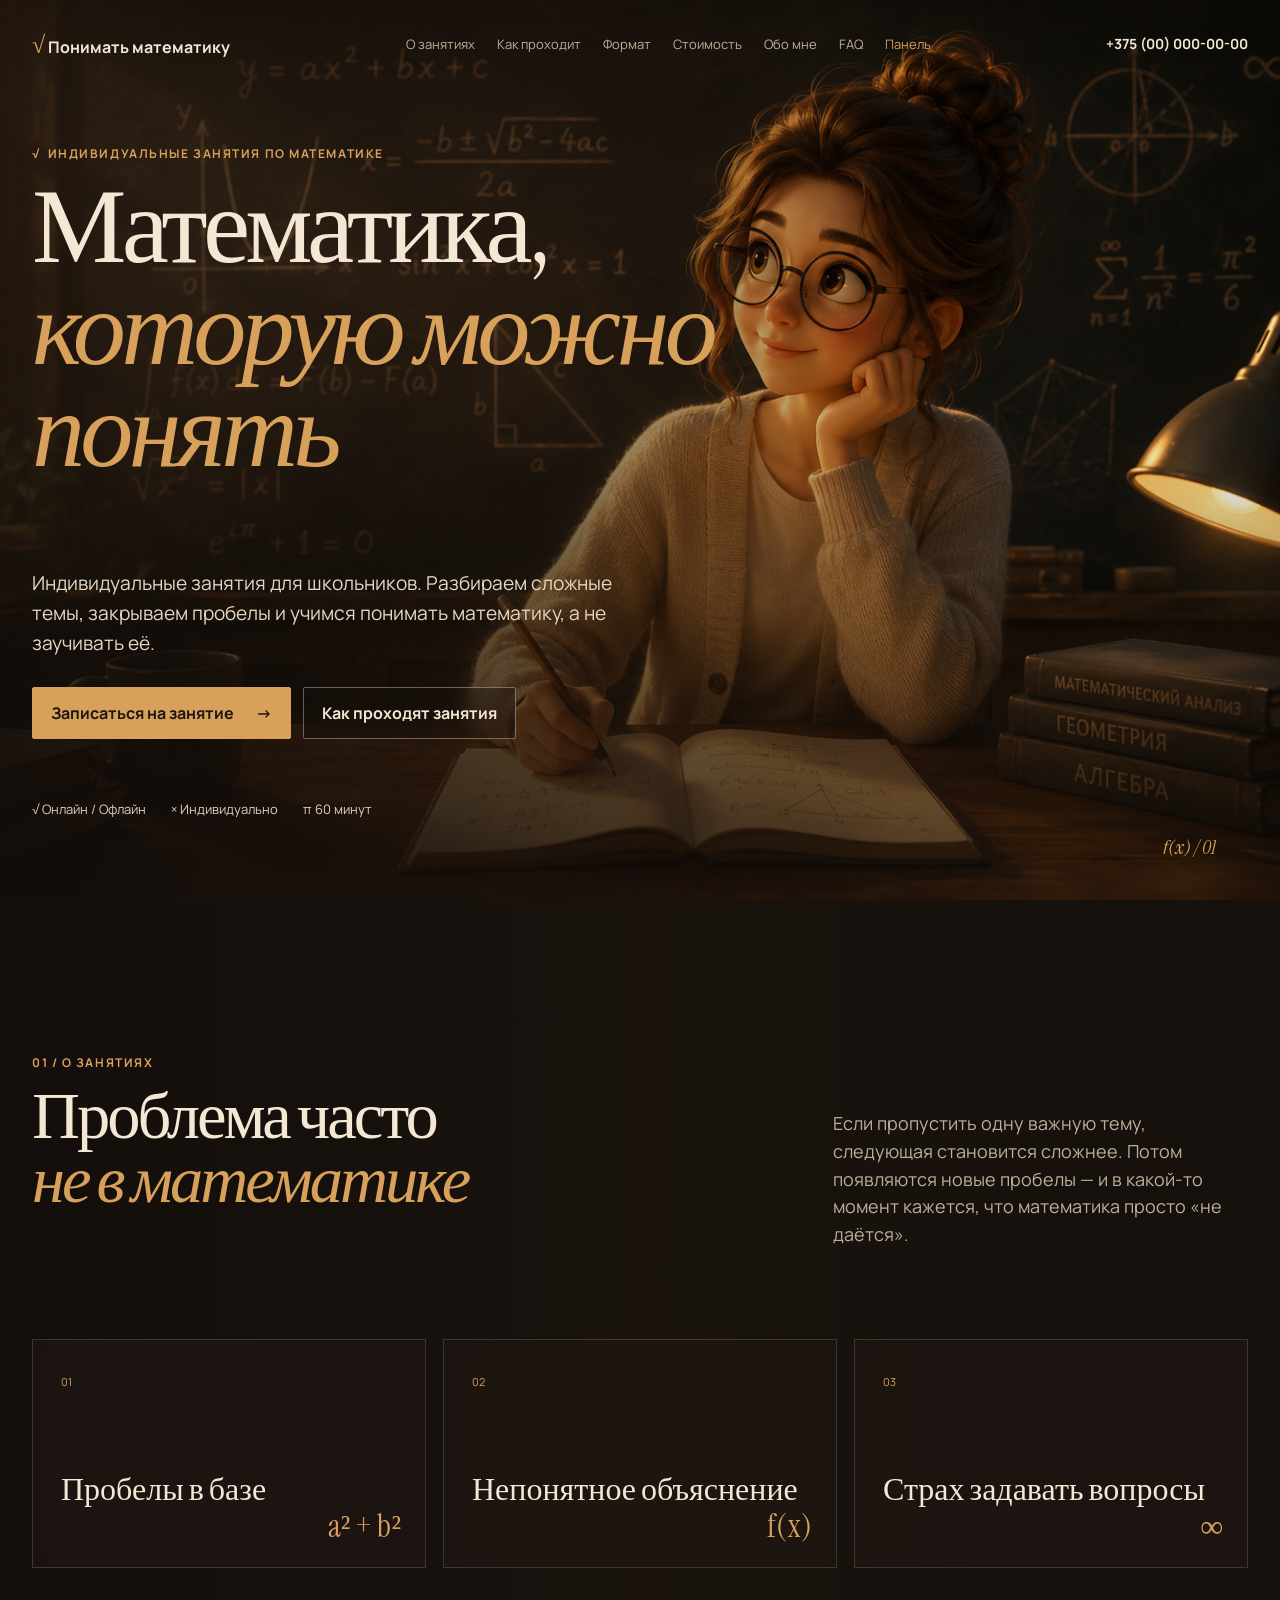
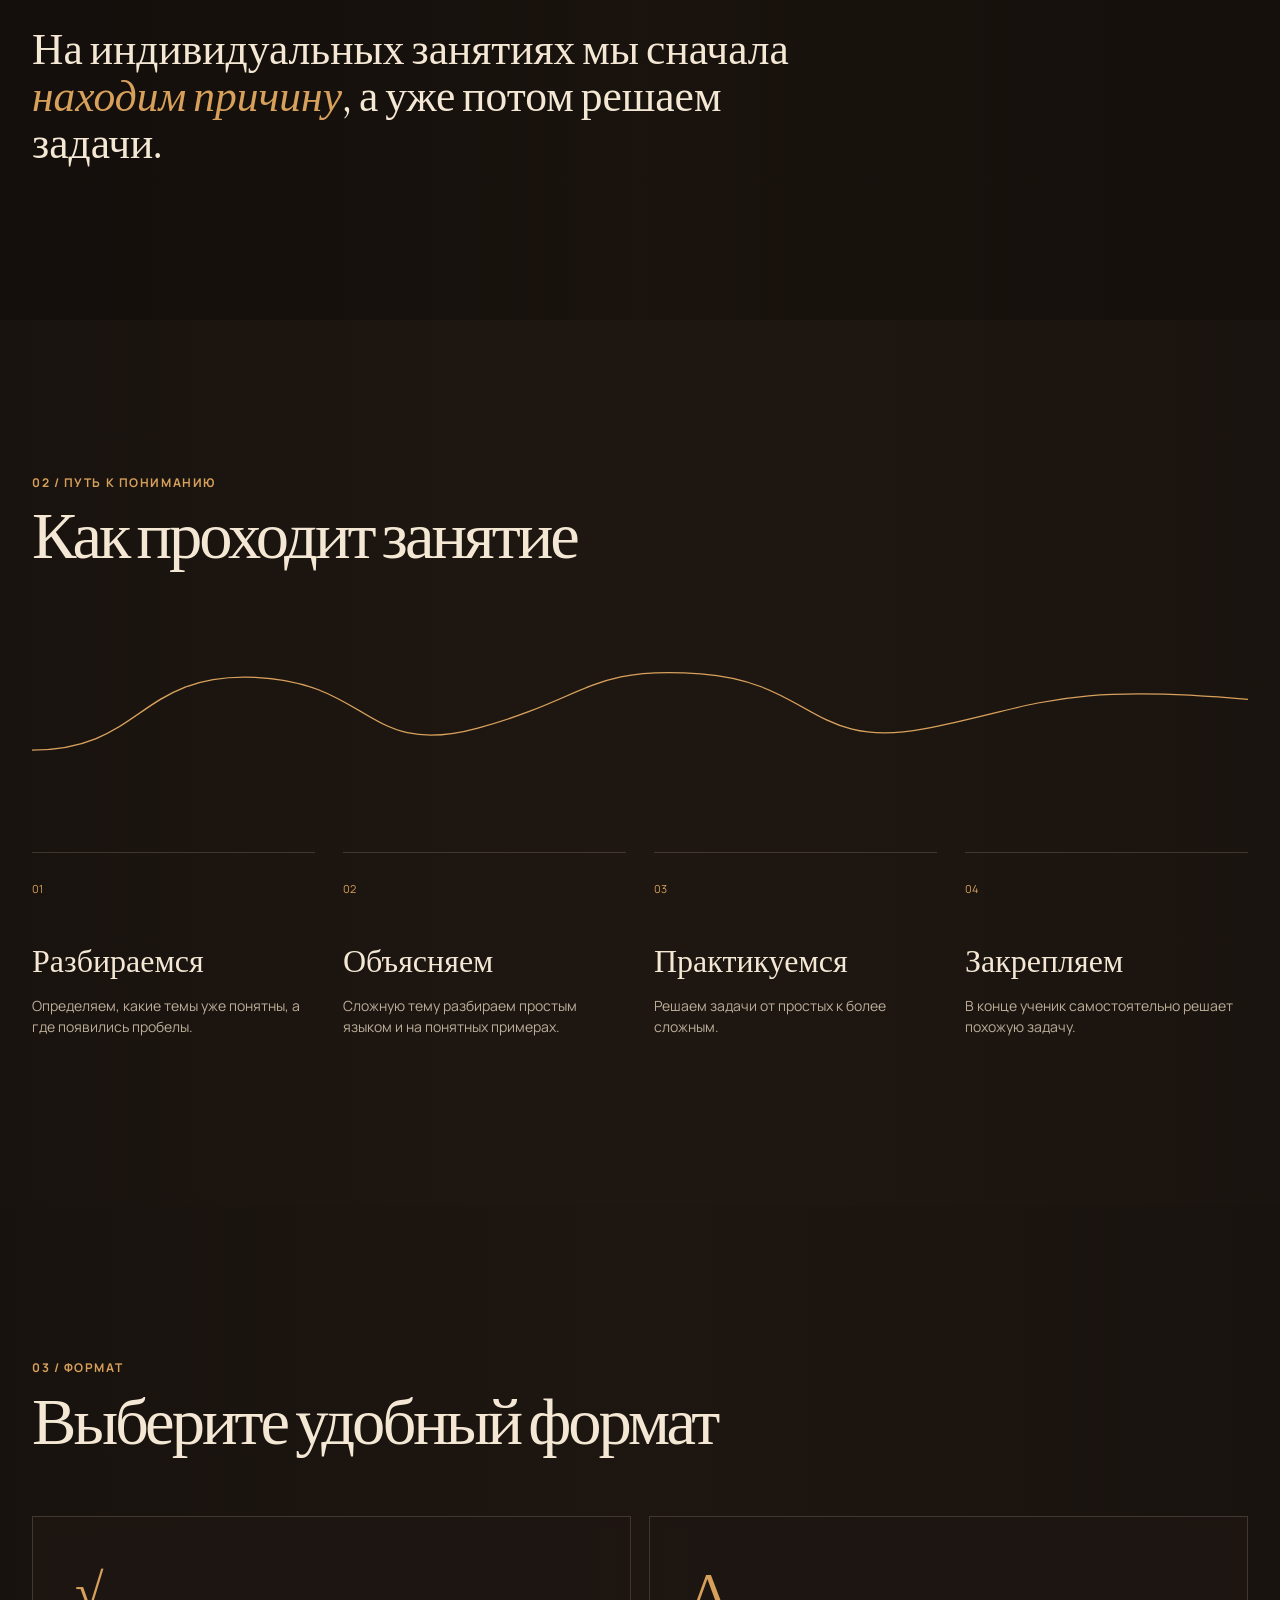
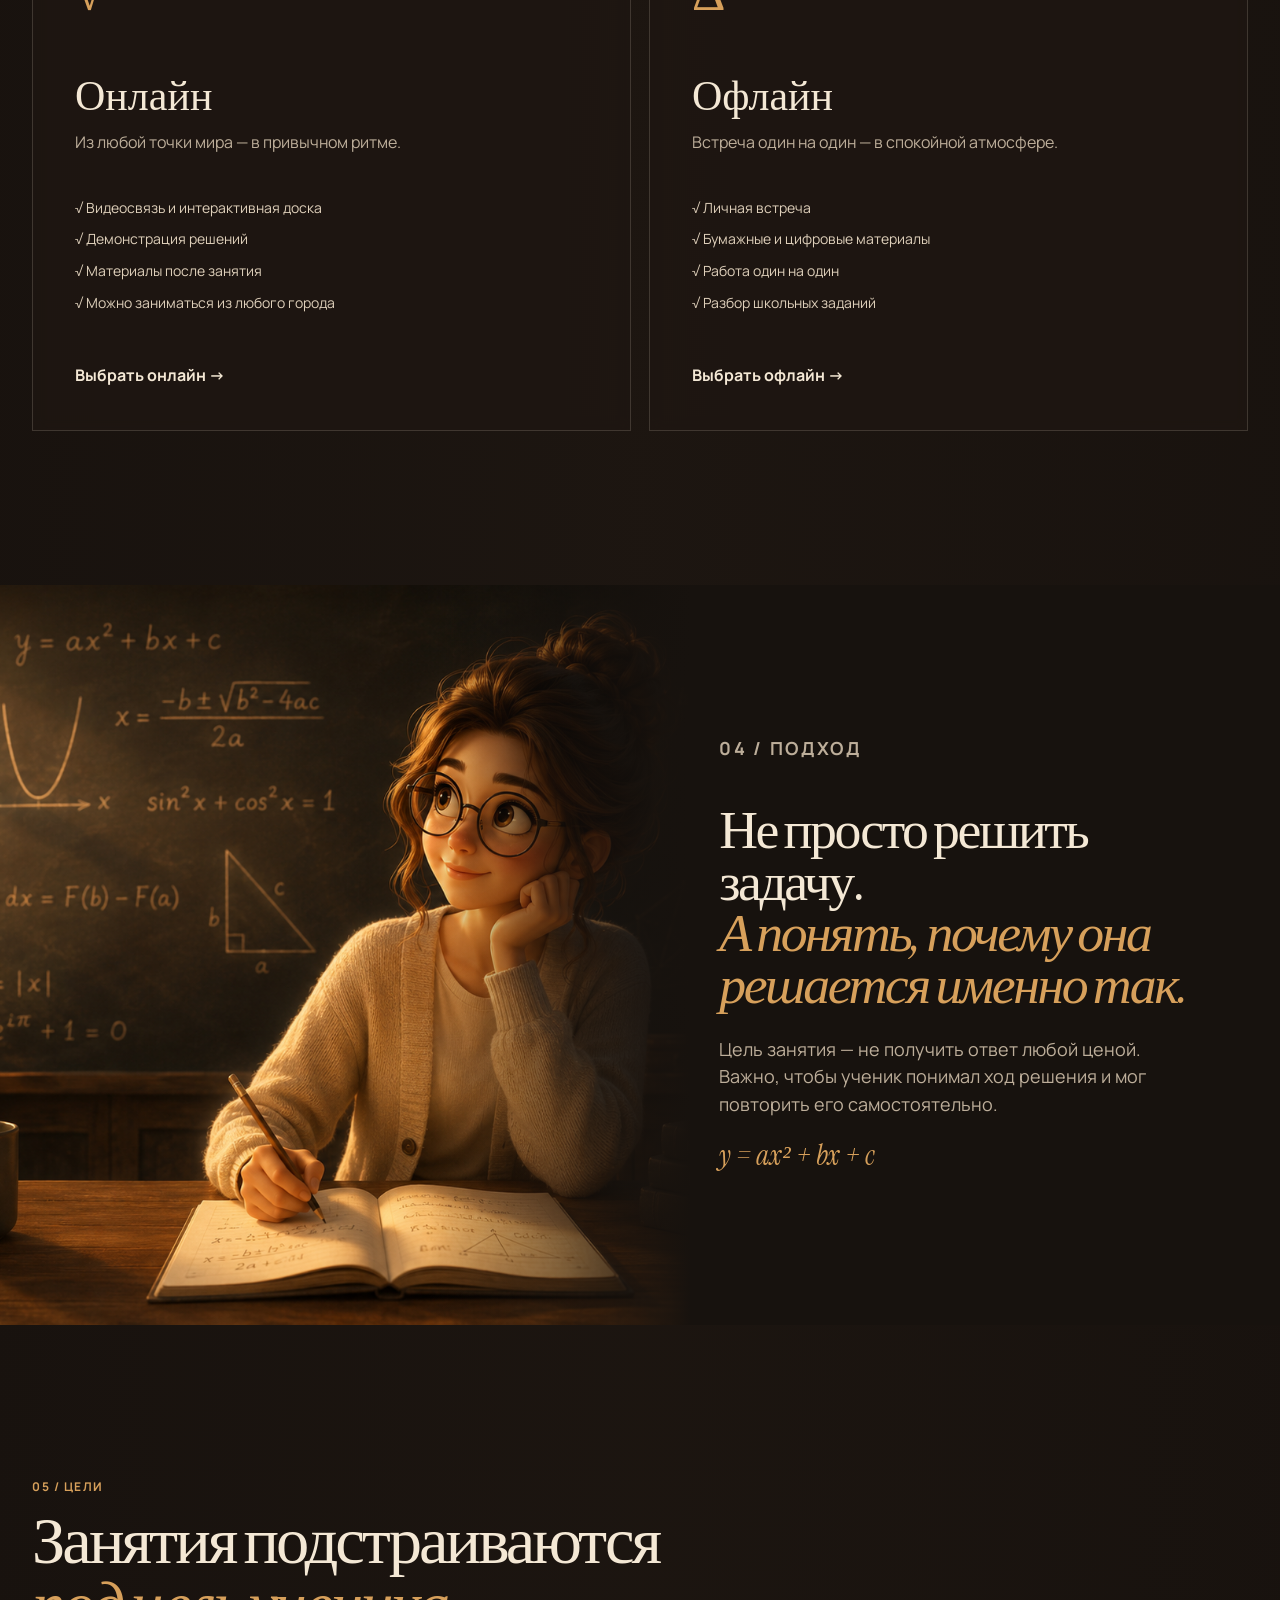
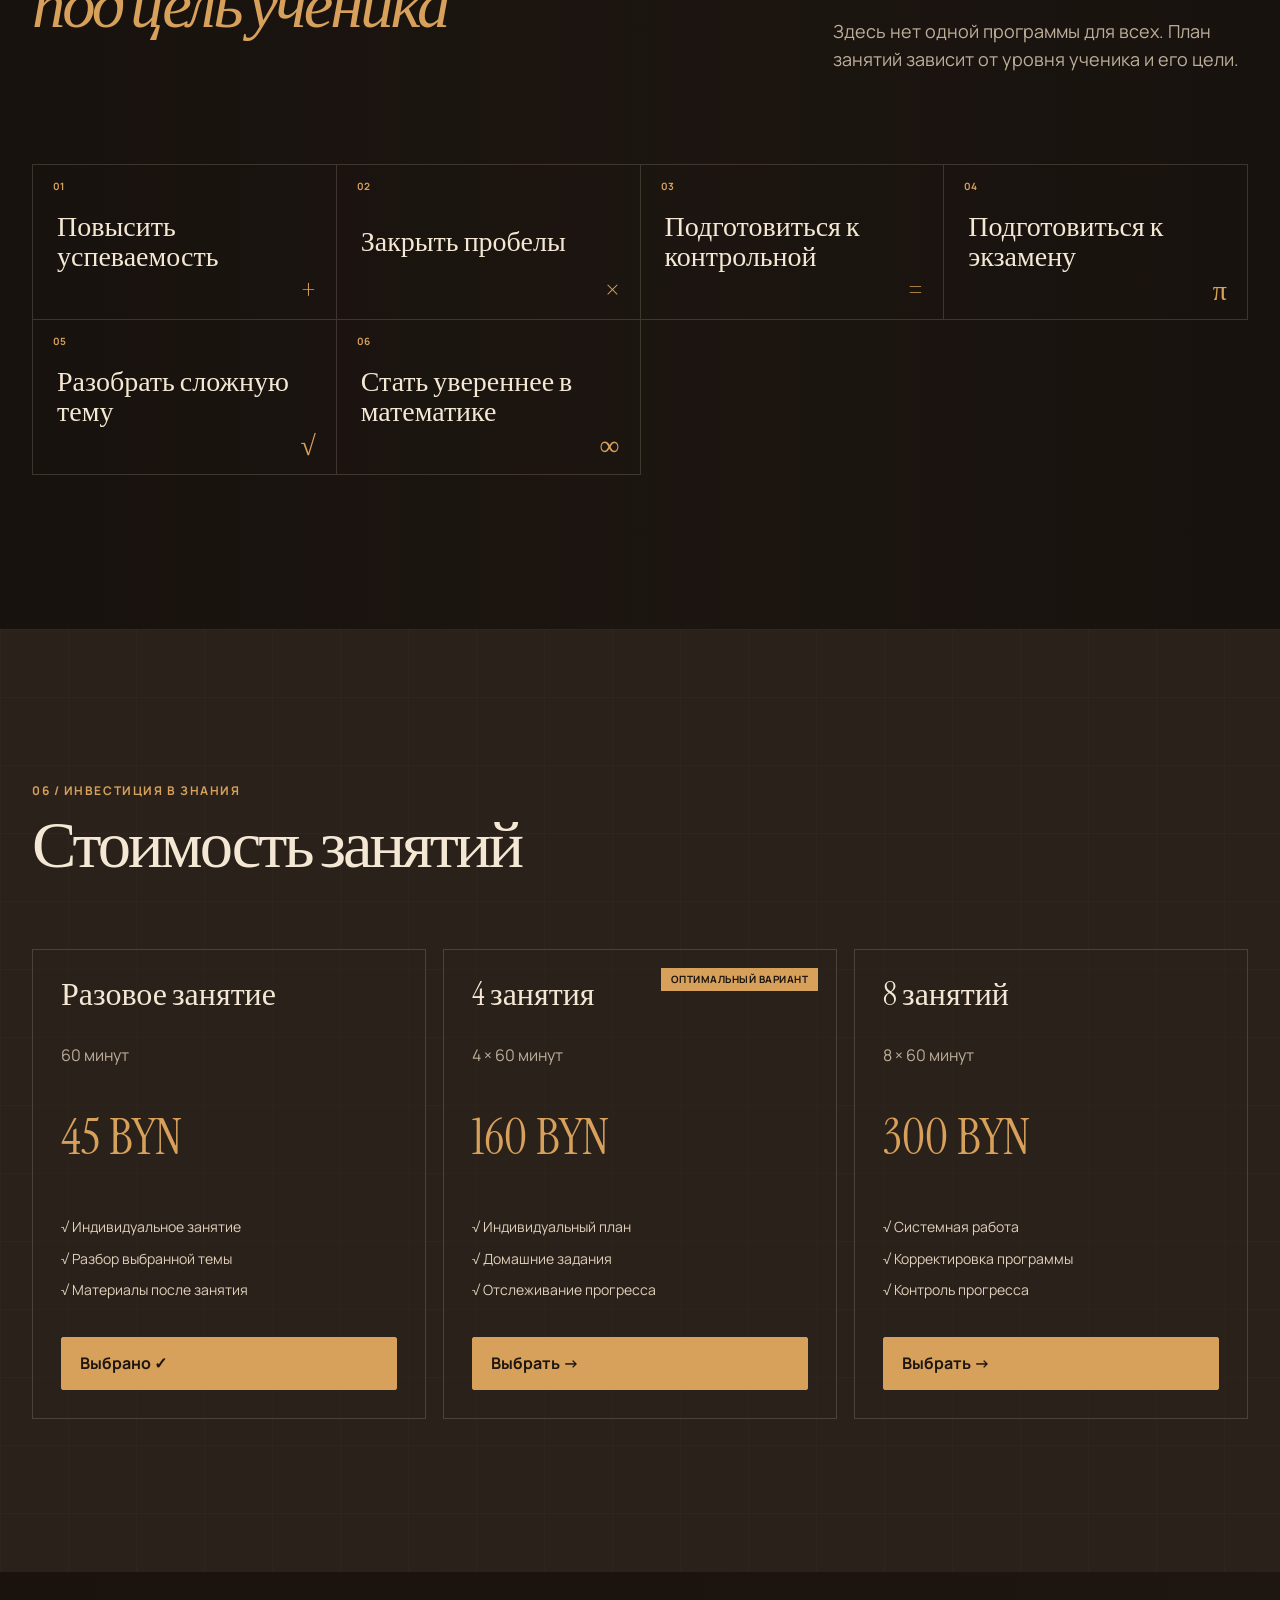
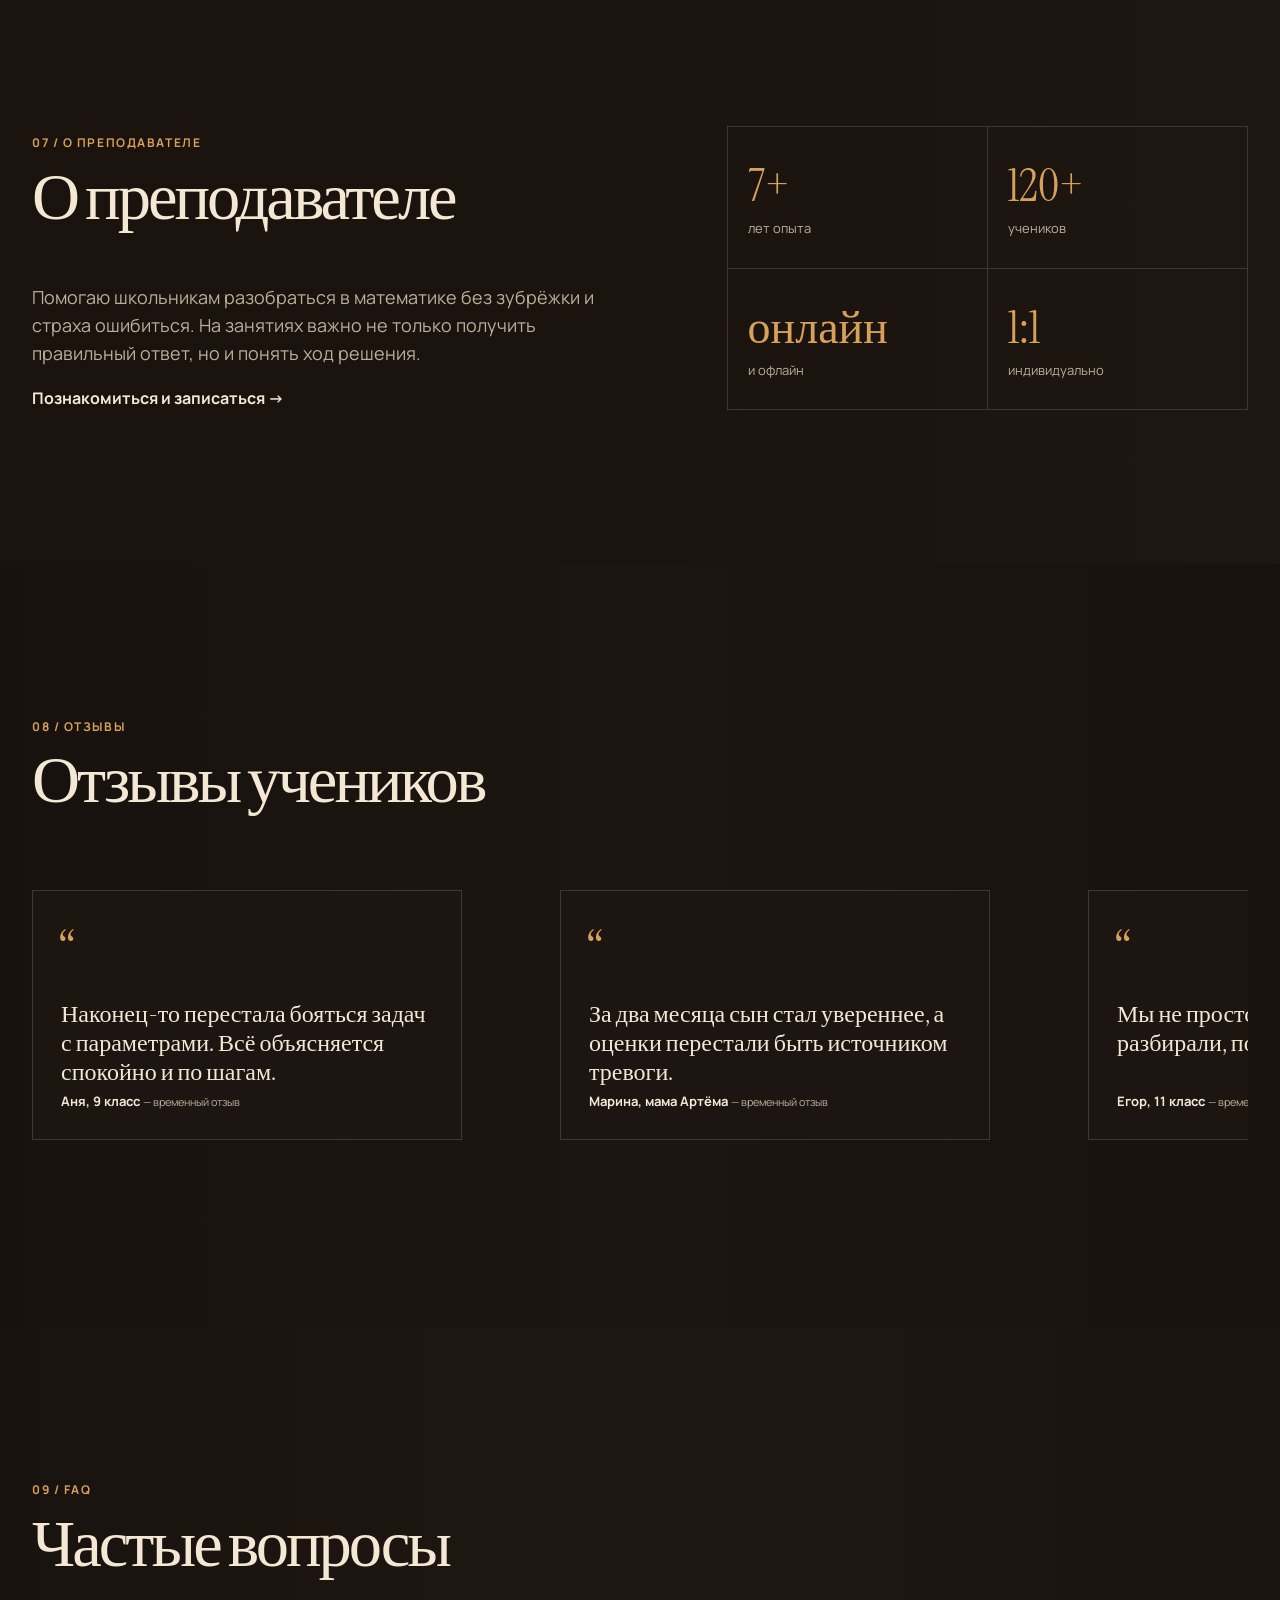
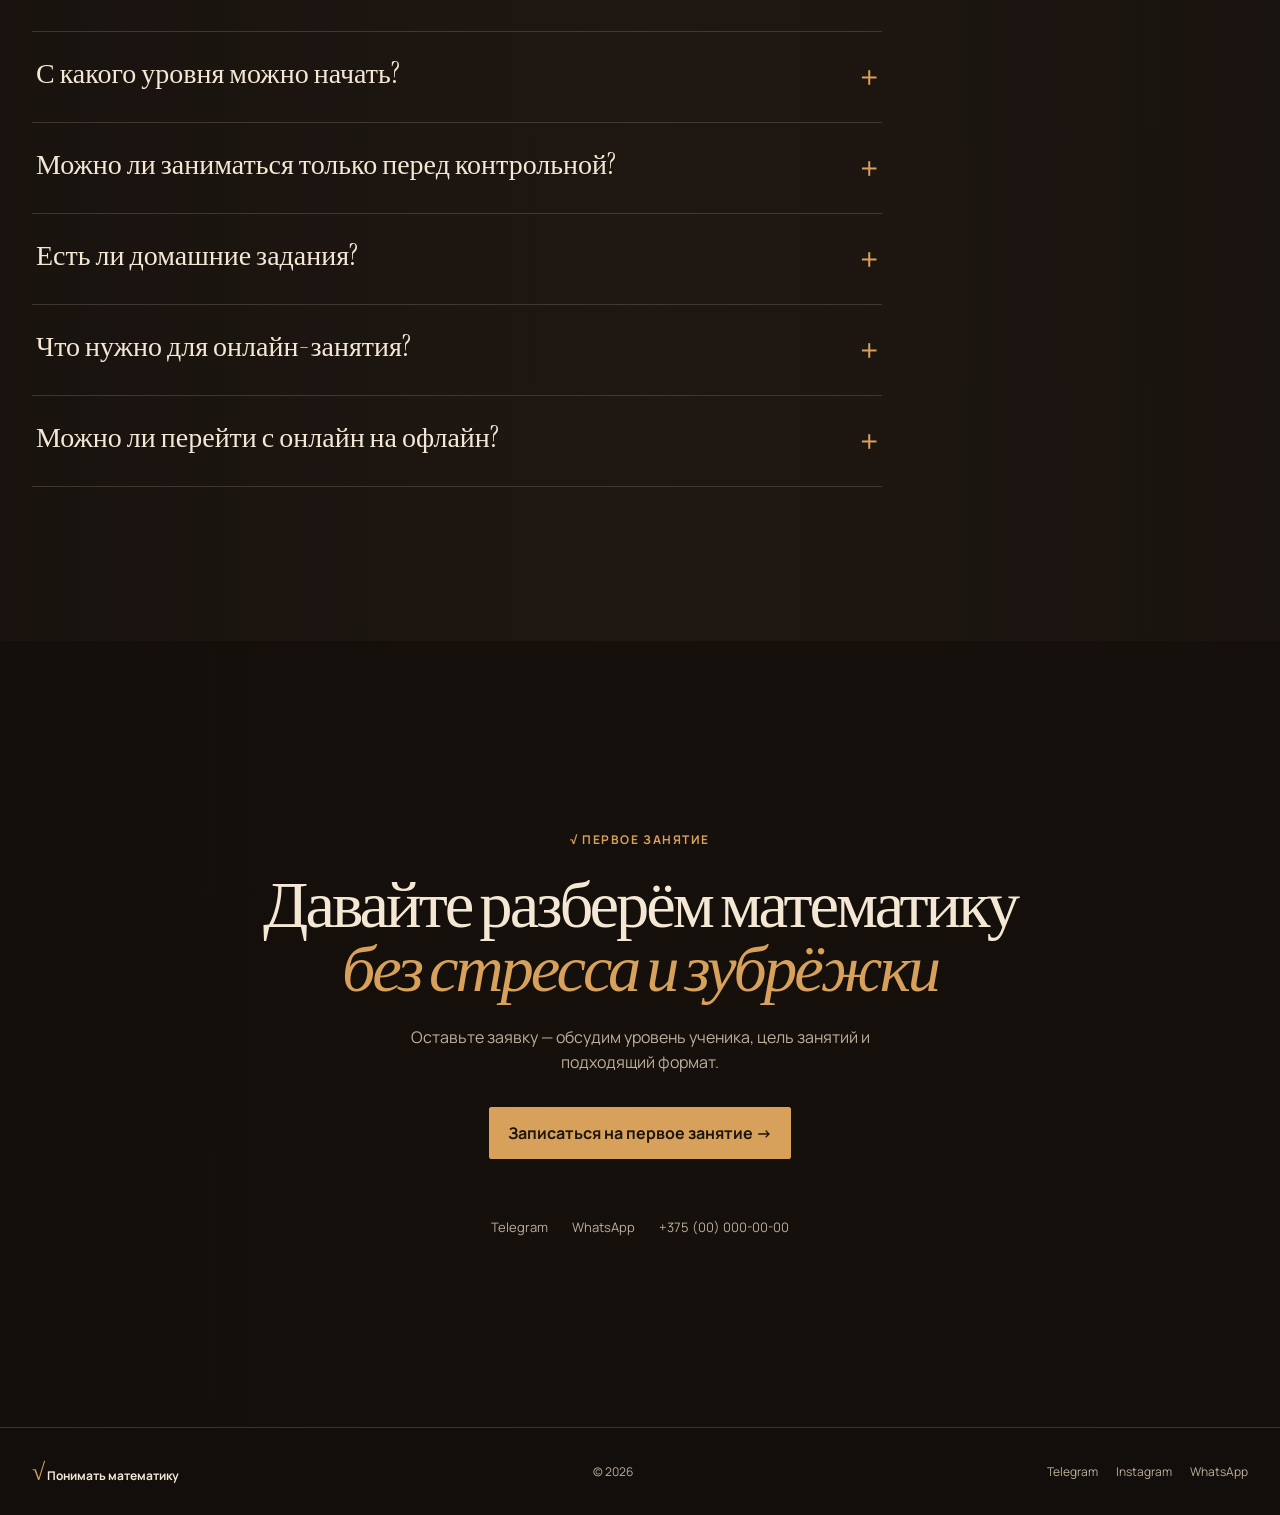
==== index.html @ 20450bf1 "Localize admin labels and refine formula cursor" ====
<!doctype html>
<html lang="ru">
<head>
  <meta charset="UTF-8">
  <meta name="viewport" content="width=device-width, initial-scale=1.0">
  <meta name="description" content="Индивидуальные занятия по математике для школьников">
  <title>Понимать математику — индивидуальные занятия</title>
  <link rel="preconnect" href="https://fonts.googleapis.com">
  <link rel="preconnect" href="https://fonts.gstatic.com" crossorigin>
  <link href="https://fonts.googleapis.com/css2?family=Instrument+Serif:ital@0;1&family=Manrope:wght@400;500;600;700&display=swap" rel="stylesheet">
  <link rel="stylesheet" href="css/styles.css">
</head>
<body>
  <div class="math-cursor" aria-hidden="true"><span class="math-cursor-ring"></span><span class="math-cursor-symbol">√</span><span class="math-cursor-dot"></span></div>
  <header class="header" id="header">
    <a class="logo" href="#top"><i>√</i> <span class="site-name">Понимать математику</span></a>
    <nav class="nav" aria-label="Основная навигация"><a href="#about">О занятиях</a><a href="#process">Как проходит</a><a href="#format">Формат</a><a href="#price">Стоимость</a><a href="#tutor">Обо мне</a><a href="#faq">FAQ</a><a href="./admin.html" data-admin-link aria-label="Открыть панель управления">Панель</a></nav>
    <a class="header-phone" data-site-phone href="tel:+375000000000">+375 (00) 000-00-00</a>
    <button class="menu-toggle" aria-label="Открыть меню" aria-expanded="false"><span></span><span></span></button>
    <nav class="mobile-menu" aria-label="Мобильная навигация"><a href="#about">О занятиях</a><a href="#process">Как проходит</a><a href="#format">Формат</a><a href="#price">Стоимость</a><a href="#tutor">Обо мне</a><a href="#faq">FAQ</a><a href="./admin.html" data-admin-link aria-label="Открыть панель управления">Панель</a><a class="mobile-phone" data-site-phone href="tel:+375000000000">+375 (00) 000-00-00</a></nav>
  </header>

  <main>
    <section class="hero" id="top">
      <video autoplay muted loop playsinline preload="metadata" poster="public/tutor-portrait.png"><source src="public/hero-math.mp4" type="video/mp4"></video><div class="hero-overlay"></div>
      <div class="container"><p class="label">√ &nbsp;Индивидуальные занятия по математике</p><h1>Математика,<br><em>которую можно понять</em></h1><p class="hero-copy">Индивидуальные занятия для школьников. Разбираем сложные темы, закрываем пробелы и учимся понимать математику, а не заучивать её.</p><div class="actions"><button class="button js-open-modal">Записаться на занятие <span>→</span></button><a class="button button--ghost" href="#process">Как проходят занятия</a></div><div class="hero-meta"><span>√ Онлайн / Офлайн</span><span>× Индивидуально</span><span>π 60 минут</span></div></div><span class="hero-index">f(x) / 01</span>
    </section>

    <section class="section image-section about-bg" id="about" data-block-id="about"><div class="container"><p class="label">01 / О занятиях</p><div class="split"><h2>Проблема часто<br><em>не в математике</em></h2><p>Если пропустить одну важную тему, следующая становится сложнее. Потом появляются новые пробелы — и в какой-то момент кажется, что математика просто «не даётся».</p></div><div class="cards3"><article class="card problem-card"><span class="card-number">01</span><h3>Пробелы в базе</h3><b>a² + b²</b></article><article class="card problem-card"><span class="card-number">02</span><h3>Непонятное объяснение</h3><b>f(x)</b></article><article class="card problem-card"><span class="card-number">03</span><h3>Страх задавать вопросы</h3><b>∞</b></article></div><p class="closing">На индивидуальных занятиях мы сначала <em>находим причину</em>, а уже потом решаем задачи.</p></div></section>

    <section class="section process image-section process-bg" id="process" data-block-id="process"><div class="container"><p class="label">02 / Путь к пониманию</p><h2>Как проходит занятие</h2><svg class="curve" viewBox="0 0 1200 130" preserveAspectRatio="none" aria-hidden="true"><path d="M0,110 C110,110 105,18 220,24 S330,120 440,84 S550,10 660,20 S770,110 880,85 S1010,30 1200,50"></path></svg><div class="steps"><article class="step"><span class="card-number">01</span><h3>Разбираемся</h3><p>Определяем, какие темы уже понятны, а где появились пробелы.</p></article><article class="step"><span class="card-number">02</span><h3>Объясняем</h3><p>Сложную тему разбираем простым языком и на понятных примерах.</p></article><article class="step"><span class="card-number">03</span><h3>Практикуемся</h3><p>Решаем задачи от простых к более сложным.</p></article><article class="step"><span class="card-number">04</span><h3>Закрепляем</h3><p>В конце ученик самостоятельно решает похожую задачу.</p></article></div></div></section>

    <section class="section formats image-section formats-bg" id="format" data-block-id="format"><div class="container"><p class="label">03 / Формат</p><h2>Выберите удобный формат</h2><div class="format-grid"><article class="card format-card"><span class="symbol">√</span><h3>Онлайн</h3><p>Из любой точки мира — в привычном ритме.</p><ul><li>√ Видеосвязь и интерактивная доска</li><li>√ Демонстрация решений</li><li>√ Материалы после занятия</li><li>√ Можно заниматься из любого города</li></ul><button class="text-link js-open-modal">Выбрать онлайн →</button></article><article class="card format-card"><span class="symbol">Δ</span><h3>Офлайн</h3><p>Встреча один на один — в спокойной атмосфере.</p><ul><li>√ Личная встреча</li><li>√ Бумажные и цифровые материалы</li><li>√ Работа один на один</li><li>√ Разбор школьных заданий</li></ul><button class="text-link js-open-modal">Выбрать офлайн →</button></article></div></div></section>

    <section class="portrait" id="approach" data-block-id="approach"><div class="portrait-media"><img src="public/tutor-portrait.png" alt="Преподаватель математики у доски с формулами"></div><div class="portrait-copy"><p class="label">04 / Подход</p><h2>Не просто решить задачу.<br><em>А понять, почему она решается именно так.</em></h2><p>Цель занятия — не получить ответ любой ценой. Важно, чтобы ученик понимал ход решения и мог повторить его самостоятельно.</p><div class="formula">y = ax² + bx + c</div></div></section>

    <section class="section image-section goals-bg" id="goals" data-block-id="goals"><div class="container"><p class="label">05 / Цели</p><div class="split"><h2>Занятия подстраиваются<br><em>под цель ученика</em></h2><p>Здесь нет одной программы для всех. План занятий зависит от уровня ученика и его цели.</p></div><div class="goal-grid"><div><small>01</small>Повысить успеваемость<b>+</b></div><div><small>02</small>Закрыть пробелы<b>×</b></div><div><small>03</small>Подготовиться к контрольной<b>=</b></div><div><small>04</small>Подготовиться к экзамену<b>π</b></div><div><small>05</small>Разобрать сложную тему<b>√</b></div><div><small>06</small>Стать увереннее в математике<b>∞</b></div></div></div></section>

    <section class="section pricing" id="price" data-block-id="price"><div class="container"><p class="label">06 / Инвестиция в знания</p><h2>Стоимость занятий</h2><div class="price-grid"><article class="card price-card" data-plan-id="single"><h3>Разовое занятие</h3><p class="muted">60 минут</p><strong>45 BYN</strong><ul><li>√ Индивидуальное занятие</li><li>√ Разбор выбранной темы</li><li>√ Материалы после занятия</li></ul><button class="button js-open-modal">Записаться →</button></article><article class="card price-card" data-plan-id="four"><span class="badge">Оптимальный вариант</span><h3>4 занятия</h3><p class="muted">4 × 60 минут</p><strong>160 BYN</strong><ul><li>√ Индивидуальный план</li><li>√ Домашние задания</li><li>√ Отслеживание прогресса</li></ul><button class="button js-open-modal">Выбрать →</button></article><article class="card price-card" data-plan-id="eight"><h3>8 занятий</h3><p class="muted">8 × 60 минут</p><strong>300 BYN</strong><ul><li>√ Системная работа</li><li>√ Корректировка программы</li><li>√ Контроль прогресса</li></ul><button class="button js-open-modal">Выбрать →</button></article></div></div></section>

    <section class="section tutor image-section tutor-bg" id="tutor" data-block-id="tutor"><div class="container tutor-grid"><div><p class="label">07 / О преподавателе</p><h2>О преподавателе</h2><p class="large-copy">Помогаю школьникам разобраться в математике без зубрёжки и страха ошибиться. На занятиях важно не только получить правильный ответ, но и понять ход решения.</p><button class="text-link js-open-modal">Познакомиться и записаться →</button></div><div class="stats"><div><strong>7+</strong><span>лет опыта</span></div><div><strong>120+</strong><span>учеников</span></div><div><strong>онлайн</strong><span>и офлайн</span></div><div><strong>1:1</strong><span>индивидуально</span></div></div></div></section>

    <section class="section reviews image-section reviews-bg" id="reviews" data-block-id="reviews"><div class="container"><p class="label">08 / Отзывы</p><h2>Отзывы учеников</h2><div class="reviews-row"><figure class="card review"><div class="quote">“</div><blockquote>Наконец-то перестала бояться задач с параметрами. Всё объясняется спокойно и по шагам.</blockquote><figcaption>Аня, 9 класс <small>— временный отзыв</small></figcaption></figure><figure class="card review"><div class="quote">“</div><blockquote>За два месяца сын стал увереннее, а оценки перестали быть источником тревоги.</blockquote><figcaption>Марина, мама Артёма <small>— временный отзыв</small></figcaption></figure><figure class="card review"><div class="quote">“</div><blockquote>Мы не просто решали варианты, а разбирали, почему именно так.</blockquote><figcaption>Егор, 11 класс <small>— временный отзыв</small></figcaption></figure></div></div></section>

    <section class="section faq image-section faq-bg" id="faq" data-block-id="faq"><div class="container"><p class="label">09 / FAQ</p><h2>Частые вопросы</h2><div class="faq-list"><article class="faq-item"><button class="faq-question">С какого уровня можно начать?<span>+</span></button><div class="faq-answer"><div><p>Начать можно с любого уровня. На первой встрече спокойно определим, что уже получается и с чего лучше двигаться дальше.</p></div></div></article><article class="faq-item"><button class="faq-question">Можно ли заниматься только перед контрольной?<span>+</span></button><div class="faq-answer"><div><p>Да. Формат и количество занятий подбираются под вашу задачу — без обязательной долгой программы.</p></div></div></article><article class="faq-item"><button class="faq-question">Есть ли домашние задания?<span>+</span></button><div class="faq-answer"><div><p>При необходимости — да. Объём зависит от цели, графика и текущей нагрузки ученика.</p></div></div></article><article class="faq-item"><button class="faq-question">Что нужно для онлайн-занятия?<span>+</span></button><div class="faq-answer"><div><p>Компьютер или планшет, стабильный интернет и спокойное место для работы.</p></div></div></article><article class="faq-item"><button class="faq-question">Можно ли перейти с онлайн на офлайн?<span>+</span></button><div class="faq-answer"><div><p>Да, формат можно изменить, если это удобно обеим сторонам.</p></div></div></article></div></div></section>

    <section class="final image-section final-bg" id="final" data-block-id="final"><div class="container"><p class="label">√ Первое занятие</p><h2>Давайте разберём математику<br><em>без стресса и зубрёжки</em></h2><p>Оставьте заявку — обсудим уровень ученика, цель занятий и подходящий формат.</p><button class="button js-open-modal">Записаться на первое занятие →</button><div class="contacts"><a href="#contact">Telegram</a><a href="#contact">WhatsApp</a><a href="tel:+375000000000">+375 (00) 000-00-00</a></div></div></section>
  </main>

  <footer id="contact"><div class="container"><span class="logo"><i>√</i> <span class="site-name">Понимать математику</span></span><span>© 2026</span><div class="links"><a href="#contact">Telegram</a><a href="#contact">Instagram</a><a href="#contact">WhatsApp</a></div></div></footer>

  <div class="modal-backdrop" id="booking-modal" role="dialog" aria-modal="true" aria-labelledby="modal-title"><div class="modal"><button class="modal-close" aria-label="Закрыть">×</button><form id="booking-form"><p class="label">Первое занятие</p><h2 id="modal-title">Давайте познакомимся</h2><p class="muted">Оставьте контакты, и мы подберём удобное время.</p><label class="selected-plan-field" for="selected-plan-select">Выберите тариф<select id="selected-plan-select" name="plan"></select></label><div class="form-grid"><label>Имя<input name="name" placeholder="Как к вам обращаться" required></label><label>Класс ученика<input name="grade" placeholder="Например, 8 класс" required></label><label class="full">Телефон / Telegram<input name="contact" placeholder="+375… или @username" required></label><label>Формат<select name="format"><option>Онлайн</option><option>Офлайн</option></select></label><label>Цель<select name="goal"><option>Повысить успеваемость</option><option>Закрыть пробелы</option><option>Подготовка к экзамену</option><option>Другое</option></select></label><label class="full">Комментарий<textarea name="comment" placeholder="Расскажите немного о задаче"></textarea></label></div><p class="form-error">Заполните имя, класс и контакт для связи.</p><button class="button" type="submit">Отправить заявку →</button></form><div class="success"><div class="check">√</div><h2>Заявка принята</h2><p class="muted">Спасибо! Здесь позже можно подключить отправку в Telegram или на почту.</p><button class="button js-close-modal">Готово</button></div></div></div>

  <script src="js/content-store.js"></script>
  <script src="js/main.js" defer></script>
</body>
</html>
---- css/styles.css ----
:root{--bg:#1a1511;--bg2:#211a15;--surface:#2a211a;--cream:#f4e8d5;--muted:#bdae9a;--gold:#d7a05b;--line:rgba(244,232,213,.16);--serif:"Instrument Serif",Georgia,serif;--sans:"Manrope",sans-serif;--ease:cubic-bezier(.2,.8,.2,1)}
*{box-sizing:border-box}html{scroll-behavior:smooth}body{margin:0;background:var(--bg);color:var(--cream);font-family:var(--sans);line-height:1.55}body.menu-open,body.modal-open{overflow:hidden}button,input,select,textarea{font:inherit}button,a{cursor:pointer}a{color:inherit;text-decoration:none}.container{width:min(1280px,calc(100% - 64px));margin:auto}.section{padding:clamp(96px,12vw,176px) 0}.label{color:var(--gold);font-size:12px;font-weight:700;letter-spacing:.13em;text-transform:uppercase}.muted{color:var(--muted)}h1,h2,h3,p{margin-top:0}h1,h2,h3{font-weight:400}h1,h2{font-family:var(--serif);letter-spacing:-.045em;line-height:.96}h1{font-size:clamp(4rem,8.3vw,7.3rem);max-width:850px}h2{font-size:clamp(3rem,5.2vw,5rem);max-width:900px}h3{font-family:var(--serif);font-size:clamp(1.8rem,2.5vw,2.5rem);line-height:1.05}em{color:var(--gold);font-weight:400}.button{display:inline-flex;align-items:center;justify-content:space-between;gap:22px;min-height:51px;padding:13px 18px;border:1px solid var(--gold);border-radius:2px;background:var(--gold);color:#1d1610;font-weight:700;transition:.28s var(--ease)}.button:hover{background:#edb66e;transform:translateY(-2px)}.button--ghost{background:rgba(20,15,12,.35);border-color:rgba(244,232,213,.38);color:var(--cream);backdrop-filter:blur(10px)}.button--small{min-height:40px;padding:8px 14px;font-size:13px}.text-link{padding:0;border:0;background:none;color:var(--cream);font-weight:700}.header{position:fixed;z-index:20;top:0;left:0;width:100%;height:88px;display:flex;align-items:center;justify-content:space-between;padding:0 max(32px,calc((100vw - 1280px)/2));transition:.35s var(--ease)}.header.scrolled{height:68px;background:rgba(26,21,17,.82);border-bottom:1px solid var(--line);backdrop-filter:blur(14px)}.logo{border:0;background:none;color:var(--cream);font-weight:700;white-space:nowrap}.logo i{color:var(--gold);font:24px var(--serif);font-style:normal}.nav{display:flex;gap:22px}.nav a{color:var(--muted);font-size:13px}.nav a:hover{color:var(--cream)}.menu-toggle{display:none;width:42px;height:42px;border:1px solid var(--line);background:rgba(20,15,12,.3)}.menu-toggle span{display:block;width:18px;margin:5px auto;border-top:1px solid var(--cream)}.mobile-menu{display:none;position:fixed;z-index:19;inset:68px 12px auto;padding:24px;background:#231b15;border:1px solid var(--line)}.mobile-menu.open{display:grid;gap:15px}.mobile-menu a{color:var(--muted)}
.hero{position:relative;isolation:isolate;min-height:100svh;display:flex;align-items:end;padding:140px 0 76px;overflow:hidden}.hero video,.hero-overlay{position:absolute;z-index:-2;inset:0;width:100%;height:100%;object-fit:cover}.hero-overlay{z-index:-1;background:linear-gradient(90deg,rgba(18,13,10,.86),rgba(20,14,10,.52) 44%,rgba(18,12,8,.08) 78%),linear-gradient(0deg,rgba(17,12,9,.72),transparent 50%)}.hero-copy{max-width:580px;margin:28px 0;color:#e5d7c2;font-size:clamp(17px,1.5vw,20px)}.actions{display:flex;gap:12px;flex-wrap:wrap}.hero-meta{display:flex;gap:25px;margin-top:60px;color:#dfd0bd;font-size:13px}.hero-index{position:absolute;right:5vw;bottom:40px;color:var(--gold);font:italic 20px var(--serif)}
.split{display:grid;grid-template-columns:1.4fr .8fr;gap:76px;align-items:end}.split>p{max-width:560px;color:var(--muted);font-size:18px}.cards3,.price-grid{display:grid;grid-template-columns:repeat(auto-fit,minmax(280px,1fr));gap:17px;margin-top:72px}.card{position:relative;padding:28px;border:1px solid var(--line);background:rgba(42,33,26,.55);transition:.3s var(--ease)}.card:hover{transform:translateY(-5px);border-color:rgba(215,160,91,.75);box-shadow:inset 0 0 55px rgba(215,160,91,.07)}.card-number{color:var(--gold);font-size:11px}.problem-card{min-height:220px}.problem-card h3{margin-top:80px}.problem-card b{position:absolute;right:24px;bottom:20px;color:var(--gold);font:32px var(--serif)}.closing{max-width:820px;margin:58px 0 0;font:clamp(2rem,3.4vw,3.4rem)/1.08 var(--serif)}
.process{background:var(--surface)}.steps{display:grid;grid-template-columns:repeat(4,1fr);gap:28px;margin-top:78px}.step{border-top:1px solid var(--line);padding-top:22px}.step h3{margin:45px 0 16px}.step p{color:var(--muted);font-size:14px}.curve{width:100%;height:110px;margin-top:34px}.curve path{fill:none;stroke:var(--gold);stroke-width:1.5;stroke-dasharray:1450;animation:draw 4s var(--ease) both}
.formats{background:var(--bg2)}.format-grid{display:grid;grid-template-columns:1fr 1fr;gap:18px;margin-top:62px}.format-card{min-height:470px;padding:42px;display:flex;flex-direction:column}.format-card .symbol{color:var(--gold);font:52px var(--serif)}.format-card h3{margin:48px 0 12px;font-size:42px}.format-card>p{color:var(--muted)}ul{padding:0;list-style:none}.format-card li,.price-card li{margin:10px 0;color:#dfd0bb;font-size:14px}.format-card .text-link{position:static;align-self:flex-start;margin-top:auto;padding-top:24px}
.portrait{min-height:740px;display:grid;grid-template-columns:1.08fr .92fr;background:#17120e}.portrait-media{position:relative;overflow:hidden}.portrait-media img{width:100%;height:100%;object-fit:cover}.portrait-media:after{content:"";position:absolute;inset:0;background:linear-gradient(90deg,transparent 62%,#17120e)}.portrait-copy{display:flex;justify-content:center;flex-direction:column;padding:90px clamp(28px,7vw,110px) 90px 28px}.portrait-copy h2{margin:24px 0;font-size:clamp(2.8rem,4.2vw,4.6rem)}.portrait-copy>p{max-width:560px;color:var(--muted);font-size:18px}.formula{color:var(--gold);font:italic 28px var(--serif)}
.goal-grid{display:grid;grid-template-columns:repeat(auto-fit,minmax(250px,1fr));margin-top:72px;border-top:1px solid var(--line);border-left:1px solid var(--line)}.goal-grid div{position:relative;min-height:155px;display:flex;align-items:center;padding:24px;border-right:1px solid var(--line);border-bottom:1px solid var(--line);font:28px/1.08 var(--serif);transition:.25s}.goal-grid div:hover{background:rgba(215,160,91,.08)}.goal-grid small{position:absolute;top:14px;left:20px;color:var(--gold);font:700 10px var(--sans)}.goal-grid b{position:absolute;right:20px;bottom:13px;color:var(--gold);font-weight:400}.pricing{position:relative;background:var(--surface)}.pricing:before{content:"";position:absolute;inset:0;opacity:.15;background-image:linear-gradient(var(--line) 1px,transparent 1px),linear-gradient(90deg,var(--line) 1px,transparent 1px);background-size:68px 68px}.pricing .container{position:relative}.price-card{min-height:470px;display:flex;flex-direction:column}.price-card.featured{border-color:var(--line);background:rgba(42,33,26,.55);transform:none}.price-card strong{display:block;margin:20px 0;color:var(--gold);font:50px var(--serif)}.price-card ul{margin-bottom:auto}.badge{position:absolute;z-index:2;top:18px;right:18px;left:auto;padding:4px 10px;background:var(--gold);color:#19120d;font-size:10px;font-weight:700;text-transform:uppercase;letter-spacing:.05em}.price-card .button{width:100%}
.tutor{background:var(--bg2)}.tutor-grid{display:grid;grid-template-columns:1fr .9fr;gap:9vw;align-items:end}.large-copy{max-width:610px;color:var(--muted);font-size:18px}.stats{display:grid;grid-template-columns:1fr 1fr;border-top:1px solid var(--line);border-left:1px solid var(--line)}.stats div{padding:28px 20px;border-right:1px solid var(--line);border-bottom:1px solid var(--line)}.stats strong{display:block;color:var(--gold);font:46px var(--serif)}.stats span{color:var(--muted);font-size:13px}.reviews{background:var(--bg);overflow:hidden}.reviews-row{display:flex;gap:18px;margin-top:60px;overflow-x:auto;scroll-snap-type:x mandatory;overscroll-behavior-inline:contain;padding:2px 2px 18px;scrollbar-color:var(--gold) rgba(244,232,213,.08);scrollbar-width:thin}.review{flex:0 0 clamp(300px,40vw,430px);min-height:250px;display:flex;flex-direction:column;scroll-snap-align:start}.quote{color:var(--gold);font:52px var(--serif)}blockquote{margin:14px 0 auto;font:24px/1.2 var(--serif)}figcaption{font-size:13px;font-weight:700}figcaption small{color:var(--muted);font-weight:400}
.faq{background:var(--surface)}.faq-list{max-width:850px;margin-top:52px}.faq-item{border-top:1px solid var(--line)}.faq-item:last-child{border-bottom:1px solid var(--line)}.faq-question{width:100%;display:flex;justify-content:space-between;gap:20px;padding:23px 4px;border:0;background:none;color:var(--cream);text-align:left;font:clamp(20px,2.2vw,28px) var(--serif)}.faq-question span{color:var(--gold);font:32px var(--sans);transition:.25s}.faq-item.open .faq-question span{transform:rotate(45deg)}.faq-answer{display:grid;grid-template-rows:0fr;transition:grid-template-rows .35s var(--ease)}.faq-answer div{overflow:hidden;color:var(--muted);max-width:650px}.faq-answer p{padding-bottom:0}.faq-item.open .faq-answer{grid-template-rows:1fr}.faq-item.open .faq-answer p{padding-bottom:22px}
.final{padding:clamp(110px,15vw,190px) 0;text-align:center;background:radial-gradient(circle at 70% 42%,rgba(215,160,91,.2),transparent 32%),var(--bg)}.final h2{margin:24px auto}.final>div>p:not(.label){max-width:550px;margin:0 auto 32px;color:var(--muted)}.contacts{display:flex;justify-content:center;gap:24px;margin-top:58px;color:var(--muted);font-size:13px}footer{padding:28px 0;background:#120e0b;border-top:1px solid var(--line);color:var(--muted);font-size:12px}footer .container{display:flex;justify-content:space-between;gap:20px;align-items:center}footer .links{display:flex;gap:18px}
.modal-backdrop{display:none;position:fixed;z-index:50;inset:0;place-items:center;padding:20px;background:rgba(10,7,5,.8);backdrop-filter:blur(8px)}.modal-backdrop.open{display:grid}.modal{position:relative;width:min(650px,100%);max-height:92vh;overflow:auto;padding:clamp(28px,5vw,52px);background:#282018;border:1px solid rgba(215,160,91,.48);box-shadow:0 24px 80px rgba(0,0,0,.55)}.modal-close{position:absolute;right:18px;top:12px;border:0;background:none;color:var(--cream);font-size:32px}.modal h2{font-size:44px;margin:10px 0}.form-grid{display:grid;grid-template-columns:1fr 1fr;gap:15px;margin:27px 0}.form-grid label{color:var(--muted);font-size:12px}.form-grid label.full{grid-column:span 2}.form-grid input,.form-grid select,.form-grid textarea{display:block;width:100%;margin-top:6px;padding:12px;border:1px solid var(--line);border-radius:0;outline:0;background:#1c1611;color:var(--cream)}.form-grid input:focus,.form-grid select:focus,.form-grid textarea:focus{border-color:var(--gold)}textarea{min-height:78px;resize:vertical}.form-error{display:none;color:#e9997d;font-size:12px}.success{display:none;text-align:center;padding:30px 0}.success .check{color:var(--gold);font:70px var(--serif)}
.math-cursor{display:none;position:fixed;z-index:9999;left:0;top:0;width:34px;height:34px;pointer-events:none;opacity:0;transform:translate3d(-100px,-100px,0);transition:opacity .15s ease}.math-cursor.visible{opacity:1}.math-cursor-ring{position:absolute;inset:0;border:1px solid rgba(244,232,213,.42);border-radius:50%;transform:scale(.15);opacity:0;transition:.22s var(--ease)}.math-cursor-symbol{position:absolute;left:8px;top:-1px;color:#ffd08b;font:700 30px/1 var(--serif);text-shadow:0 1px 6px rgba(0,0,0,.9),0 0 12px rgba(215,160,91,.55);transition:.18s var(--ease)}.math-cursor.hover-link .math-cursor-symbol{transform:scale(1.22)}.math-cursor.hover-action .math-cursor-symbol{transform:rotate(9deg) scale(1.08)}.math-cursor.hover-card .math-cursor-ring{opacity:1;transform:scale(1)}.math-cursor-dot{position:absolute;left:16px;top:28px;width:3px;height:3px;border-radius:50%;background:#fff3df;box-shadow:0 0 6px #fff3df}
@keyframes draw{from{stroke-dashoffset:1450}to{stroke-dashoffset:0}}
@media(pointer:fine){.math-cursor{display:block}html.custom-cursor body,html.custom-cursor a,html.custom-cursor button{cursor:none}}
@media(max-width:850px){.container{width:min(100% - 40px,650px)}.header{height:70px;padding:0 20px}.nav,.header>.button{display:none}.menu-toggle{display:block}.split,.tutor-grid{grid-template-columns:1fr;gap:28px}.cards3,.steps{grid-template-columns:1fr 1fr}.format-card{padding:30px}.portrait{grid-template-columns:1fr;min-height:auto}.portrait-media{height:470px}.portrait-media:after{background:linear-gradient(0deg,#17120e,transparent 42%)}.portrait-copy{padding:64px 20px 82px}.goal-grid{grid-template-columns:1fr 1fr}.price-grid{grid-template-columns:1fr}.price-card.featured{transform:none}.reviews-row{display:flex;overflow-x:auto;scroll-snap-type:x mandatory}.review{min-width:285px;scroll-snap-align:start}.hero-meta{flex-wrap:wrap}.section{padding:90px 0}}
@media(max-width:520px){h1{font-size:clamp(3.2rem,13vw,4.1rem)}h2{font-size:clamp(2.7rem,11vw,3.4rem)}.hero{padding:128px 0 38px}.hero video{object-position:61% center}.hero-overlay{background:linear-gradient(90deg,rgba(18,13,10,.86),rgba(20,14,10,.35)),linear-gradient(0deg,rgba(17,12,9,.88),transparent 58%)}.hero-index{display:none}.actions{display:grid}.cards3,.steps,.format-grid,.goal-grid{grid-template-columns:1fr}.problem-card{min-height:160px}.problem-card h3{margin-top:45px}.format-card{min-height:440px}.portrait-media{height:340px}.form-grid{grid-template-columns:1fr}.form-grid label.full{grid-column:auto}footer .container{flex-wrap:wrap}.contacts{gap:14px}}
@media(prefers-reduced-motion:reduce){*,*:before,*:after{animation-duration:.01ms!important;transition-duration:.01ms!important;scroll-behavior:auto!important}.hero video{display:none}.hero{background:linear-gradient(110deg,#1a1511,#50341d)}}

/* Локальные изображения образуют единый кинематографичный фон секций. */
.image-section{position:relative;background-size:cover;background-position:center;background-repeat:no-repeat;background-attachment:fixed;isolation:isolate}
.image-section::before{content:"";position:absolute;z-index:-1;inset:0;background:linear-gradient(90deg,rgba(19,14,11,.94),rgba(25,18,13,.78) 50%,rgba(20,14,10,.72))}
.image-section>.container{position:relative}
.about-bg{background-image:url("../ChatGPT Image 29 авг. 2026 г., 14_18_58.png");background-position:center 38%}
.process-bg{background-image:url("../ChatGPT Image 29 авг. 2026 г., 14_36_10 (1).png");background-position:center}
.formats-bg{background-image:url("../ChatGPT Image 29 авг. 2026 г., 14_36_11 (3).png");background-position:center}
.goals-bg{background-image:url("../ChatGPT Image 29 авг. 2026 г., 14_36_11 (2).png");background-position:center}
.tutor-bg{background-image:url("../ChatGPT Image 29 авг. 2026 г., 14_36_20.png");background-position:center}
.reviews-bg{background-image:url("../ChatGPT Image 29 авг. 2026 г., 14_36_11 (2).png");background-position:center}
.faq-bg{background-image:url("../ChatGPT Image 29 авг. 2026 г., 14_36_10 (1).png");background-position:center}
.final-bg{background-image:url("../ChatGPT Image 29 авг. 2026 г., 14_18_58.png");background-position:center}
.process-bg::before,.formats-bg::before,.goals-bg::before,.reviews-bg::before,.faq-bg::before{background:linear-gradient(90deg,rgba(24,18,14,.95),rgba(28,21,16,.86),rgba(24,18,14,.9))}
.tutor-bg::before{background:linear-gradient(90deg,rgba(25,18,13,.96) 0%,rgba(25,18,13,.85) 56%,rgba(25,18,13,.5) 100%)}
.final-bg::before{background:linear-gradient(90deg,rgba(20,14,10,.9),rgba(20,14,10,.74),rgba(20,14,10,.78))}
.image-section .card{background:rgba(31,23,18,.72);backdrop-filter:blur(6px)}
@media(max-width:850px){.image-section{background-attachment:scroll}.image-section::before{background:rgba(22,16,12,.88)}.tutor-bg::before{background:rgba(22,16,12,.86)}}



/* Управляемые блоки и интерактивный выбор тарифа. */
.nav a[href="admin.html"]{color:var(--gold)}
.price-card{cursor:pointer;outline:1px solid transparent;outline-offset:-1px;transition:border-color .22s ease,background-color .22s ease,transform .22s ease,box-shadow .22s ease}
.price-card:hover{border-color:rgba(215,160,91,.72);background:rgba(65,48,36,.72);transform:translateY(-5px);box-shadow:0 18px 38px rgba(0,0,0,.18)}
.price-card.selected{border-color:var(--line);outline-color:transparent;background:rgba(42,33,26,.55);transform:none}
.price-card.selected:hover{border-color:rgba(215,160,91,.72);background:rgba(65,48,36,.72);transform:translateY(-5px)}
.price-card.selected .button{background:var(--gold)}
.price-card:focus-visible{outline:2px solid var(--gold);outline-offset:4px}
.selected-plan-note{margin:16px 0 0;padding:10px 12px;border-left:2px solid var(--gold);background:rgba(215,160,91,.08);color:var(--cream);font-size:13px}
.reviews-row{scrollbar-width:none;-ms-overflow-style:none}
.reviews-row::-webkit-scrollbar{display:none;width:0;height:0}

/* Кликабельный телефон в шапке и мобильном меню. */
.header-phone{position:relative;padding:8px 0;color:var(--cream);font-size:14px;font-weight:700;white-space:nowrap;transition:color .22s ease}
.header-phone::before{content:"tel";margin-right:9px;color:var(--gold);font-size:9px;letter-spacing:.12em;text-transform:uppercase}
.header-phone:hover{color:var(--gold)}
.mobile-phone{margin-top:8px;padding:14px 0 2px;border-top:1px solid var(--line);color:var(--gold)!important;font-weight:700}
@media(max-width:850px){.header>.header-phone{display:none}}

/* Устойчивая шапка, надёжные ссылки и математический шлейф курсора. */
html{background:var(--bg);overflow-x:clip}
body{min-height:100%;overflow-x:clip}
.header.scrolled{background:#1a1511;border-bottom:0;box-shadow:0 1px 0 rgba(215,160,91,.18);backdrop-filter:none}
.nav a[data-admin-link]{position:relative;z-index:2;margin:-10px -6px;padding:10px 6px;color:var(--gold)}
.header-phone::before{content:none}
.discriminant-trail{display:none;position:fixed;z-index:9998;inset:0;pointer-events:none;opacity:0;transition:opacity .24s ease;contain:strict}
.discriminant-trail.visible{opacity:1}
.discriminant-trail-token{position:absolute;left:0;top:0;color:#e2aa63;font:italic 16px/1 var(--serif);white-space:nowrap;text-shadow:0 1px 8px rgba(0,0,0,.95),0 0 16px rgba(215,160,91,.35);transform-origin:left center;transition:opacity .18s ease,filter .18s ease;will-change:transform}
.discriminant-trail-token:nth-child(1){opacity:.68}
.discriminant-trail-token:nth-child(2){opacity:.38;filter:blur(.12px)}
.discriminant-trail-token:nth-child(3){opacity:.22;filter:blur(.28px)}
.discriminant-trail-token:nth-child(4){opacity:.12;filter:blur(.48px)}
.discriminant-trail.is-idle .discriminant-trail-token:first-child{opacity:1;filter:none;color:#f0bd78;text-shadow:0 1px 7px rgba(0,0,0,.96),0 0 18px rgba(215,160,91,.48)}
.discriminant-trail.is-idle .discriminant-trail-token:not(:first-child){opacity:0}
@media(pointer:fine){.discriminant-trail{display:block}}
@media(prefers-reduced-motion:reduce){.discriminant-trail{display:none!important}}
.modal{background:linear-gradient(rgba(36,28,22,.93),rgba(28,21,16,.96)),url("../ChatGPT Image 29 авг. 2026 г., 14_36_10 (1).png") center/cover no-repeat}
.selected-plan-field{display:grid;gap:7px;margin:18px 0 6px;color:var(--muted);font-size:12px;font-weight:600}
.selected-plan-field select{width:100%;min-height:46px;padding:11px 13px;border:1px solid rgba(215,160,91,.5);border-radius:0;outline:0;background:rgba(24,18,14,.82);color:var(--cream)}
.selected-plan-field select:focus{border-color:var(--gold)}
.managed-summary,.custom-block-copy{max-width:65ch;color:var(--muted);font-size:18px}
.admin-dynamic-links{display:flex;flex-wrap:wrap;gap:12px;margin-top:28px}
.custom-content-block{min-height:520px;display:flex;align-items:center}
.custom-content-block::before{background:linear-gradient(90deg,rgba(20,14,10,.94),rgba(20,14,10,.72))}
.custom-content-block h2{max-width:850px}
@media(max-width:850px){.review{flex-basis:84vw}.admin-dynamic-links{align-items:stretch;flex-direction:column}.admin-dynamic-links .button{width:100%}}
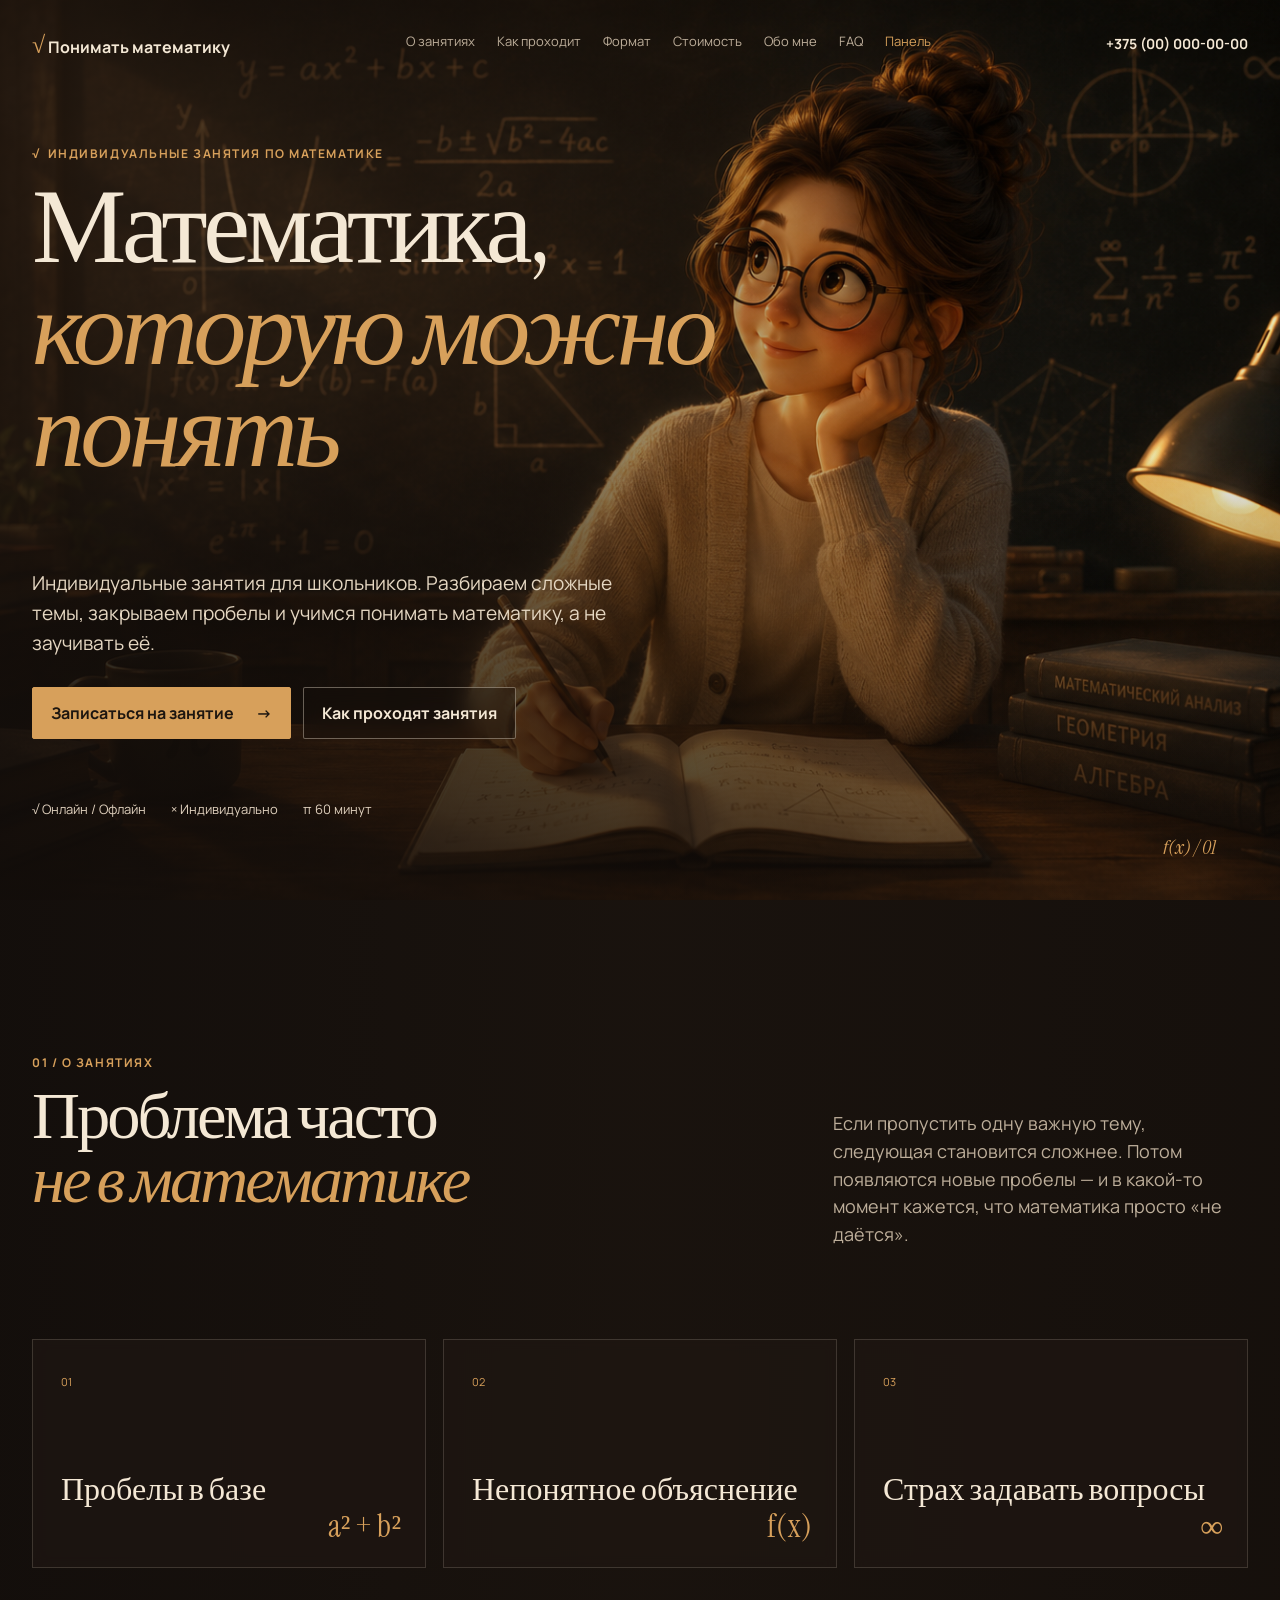
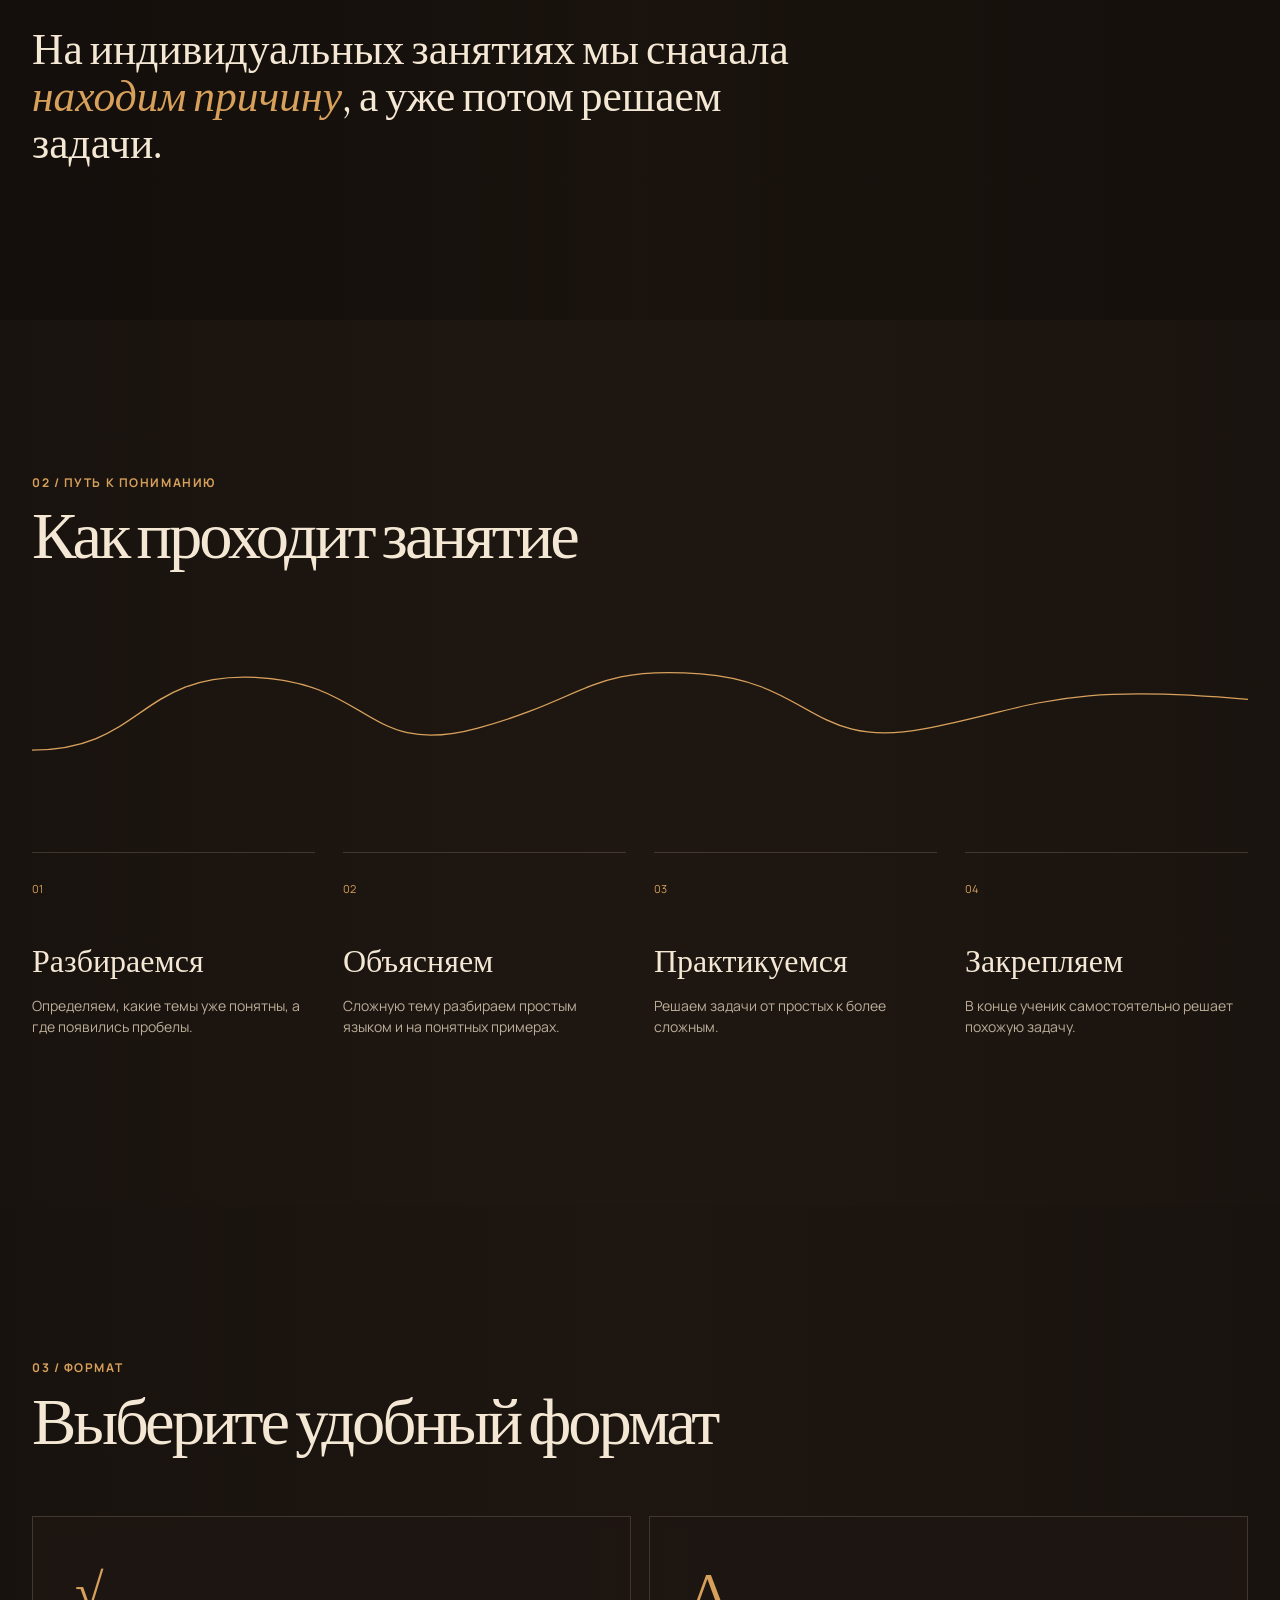
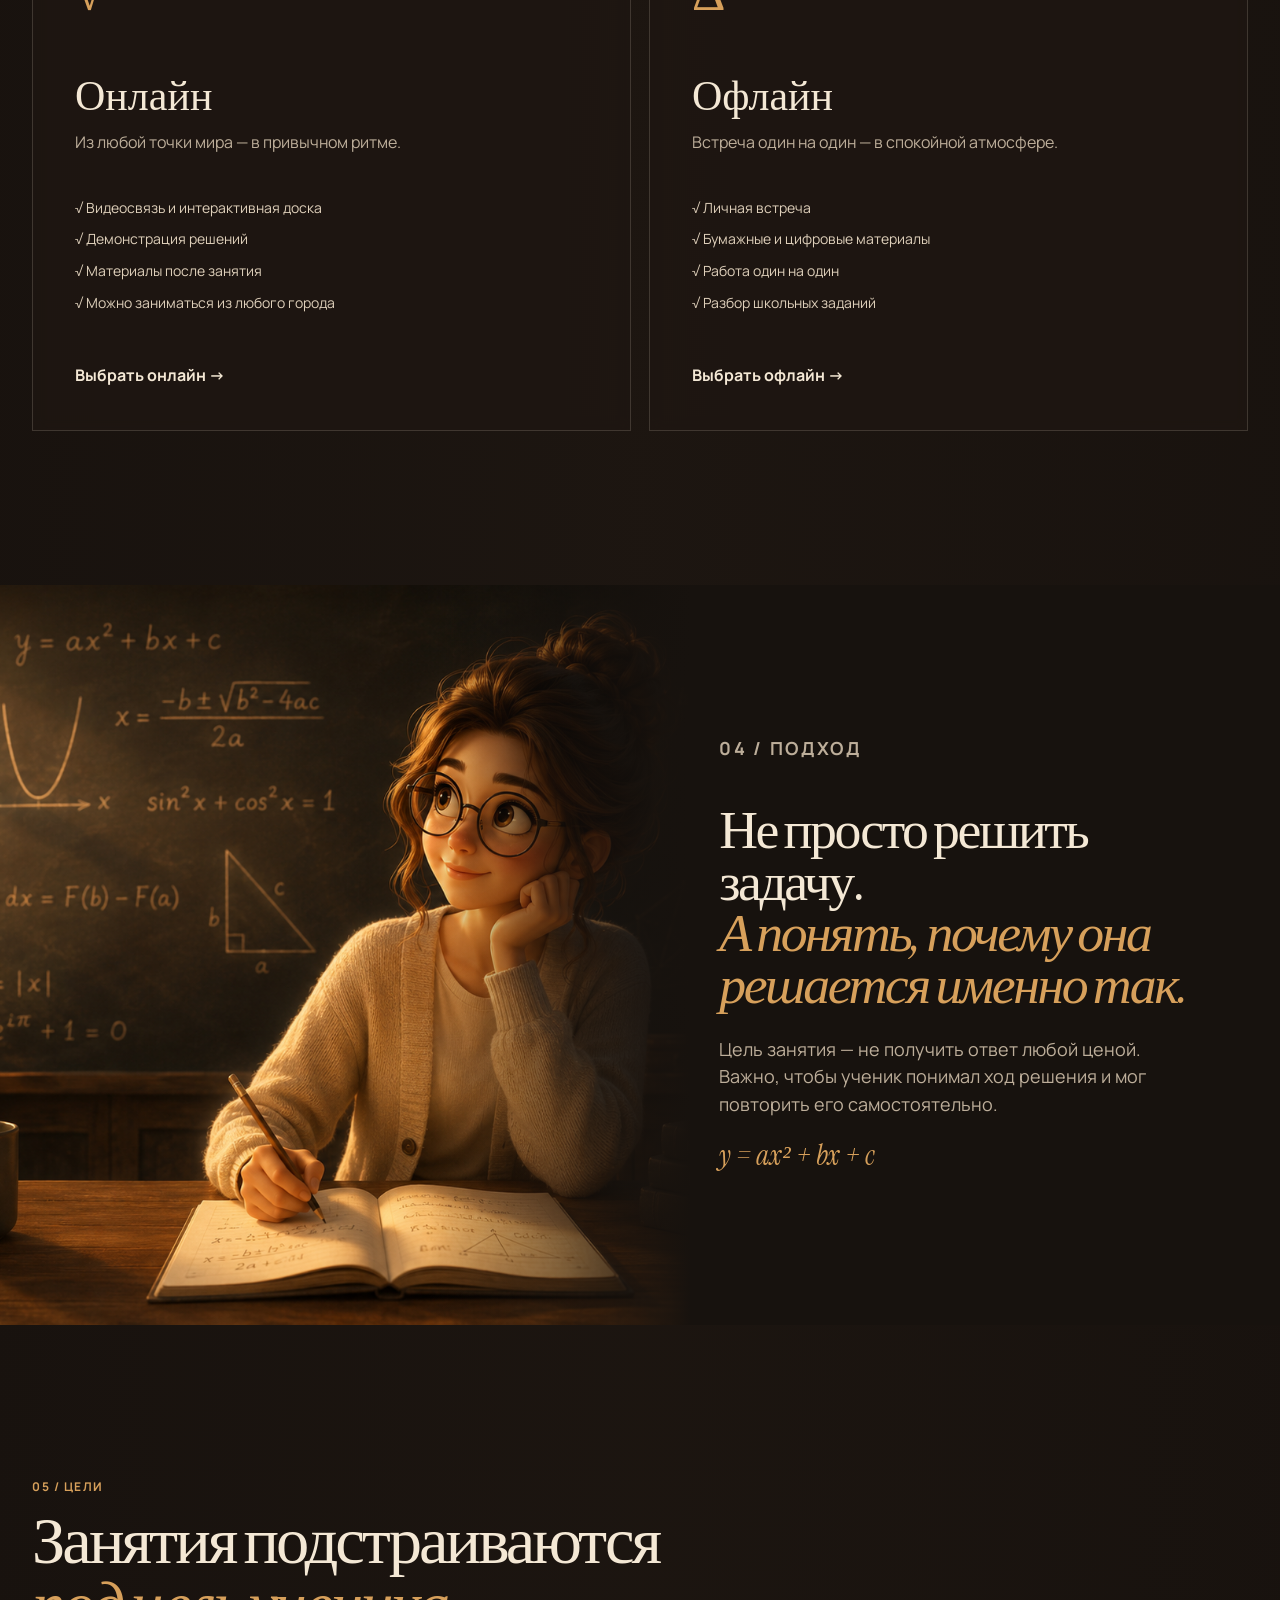
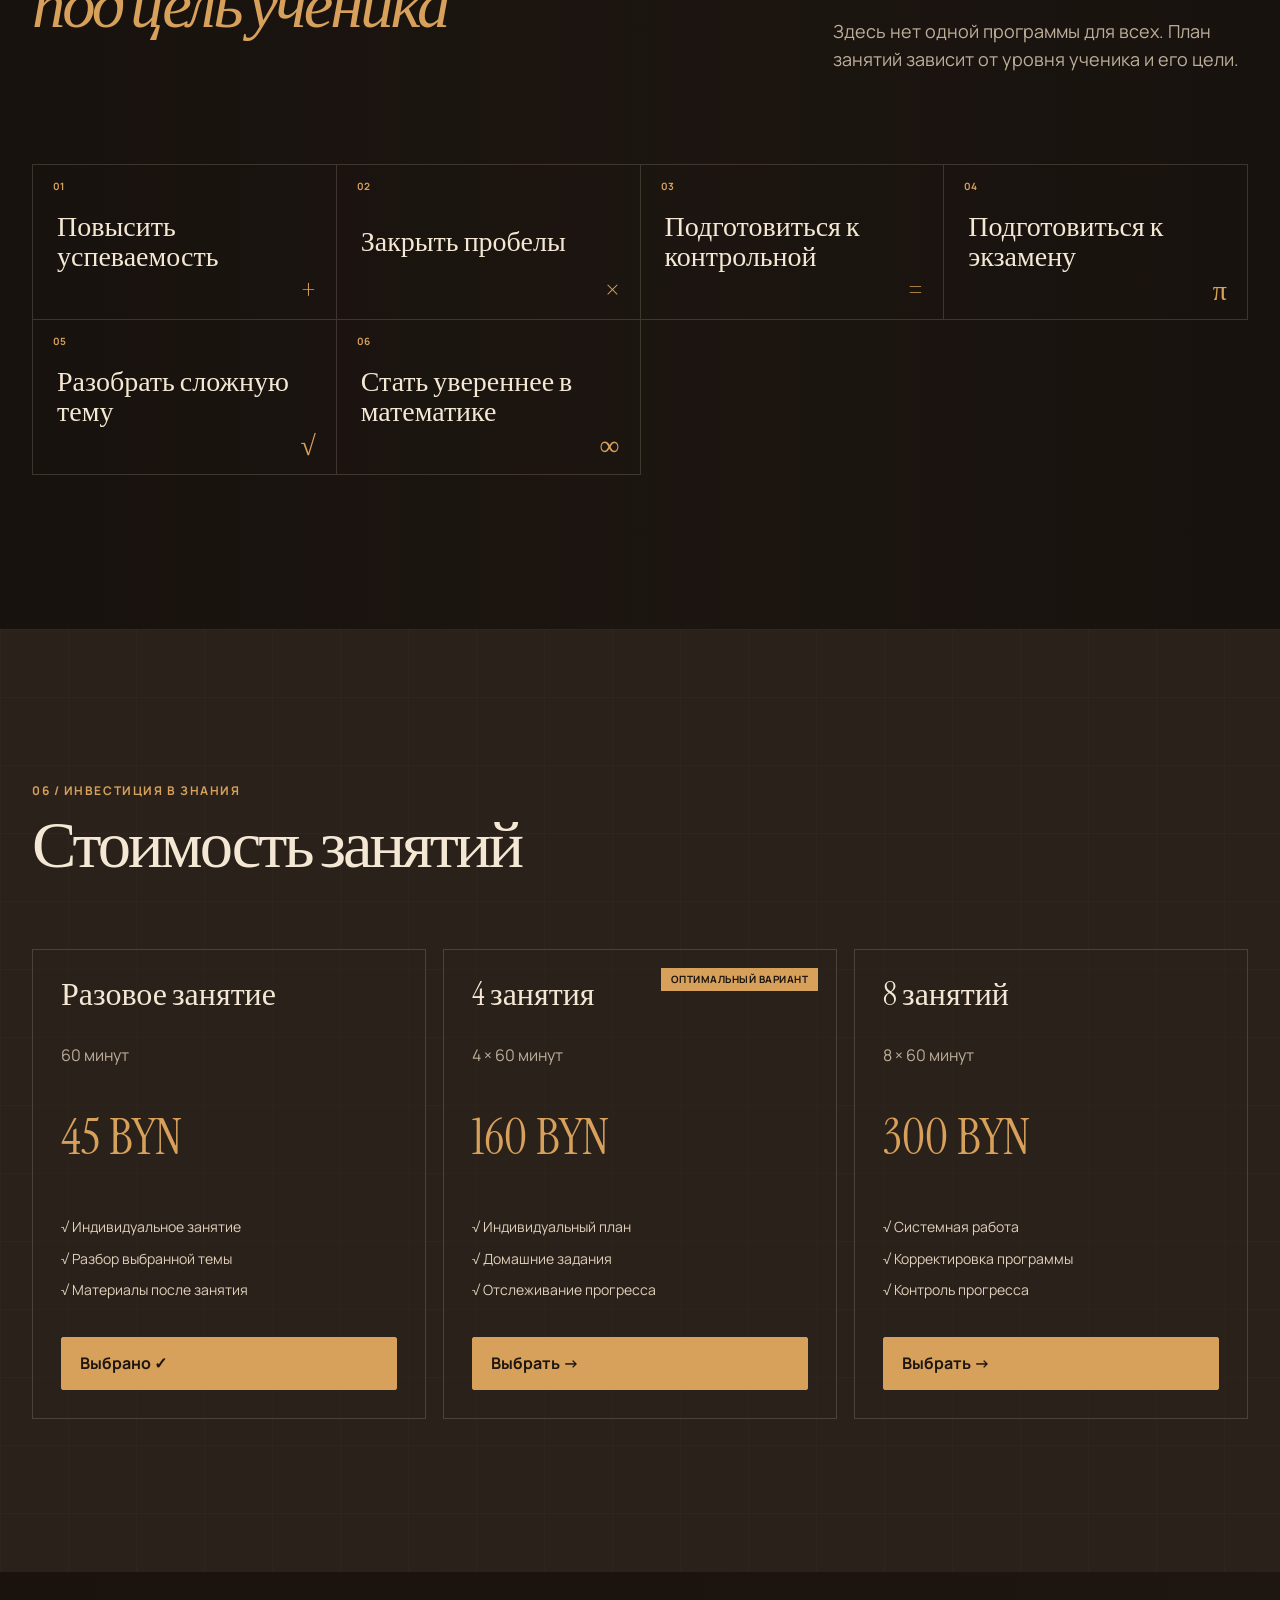
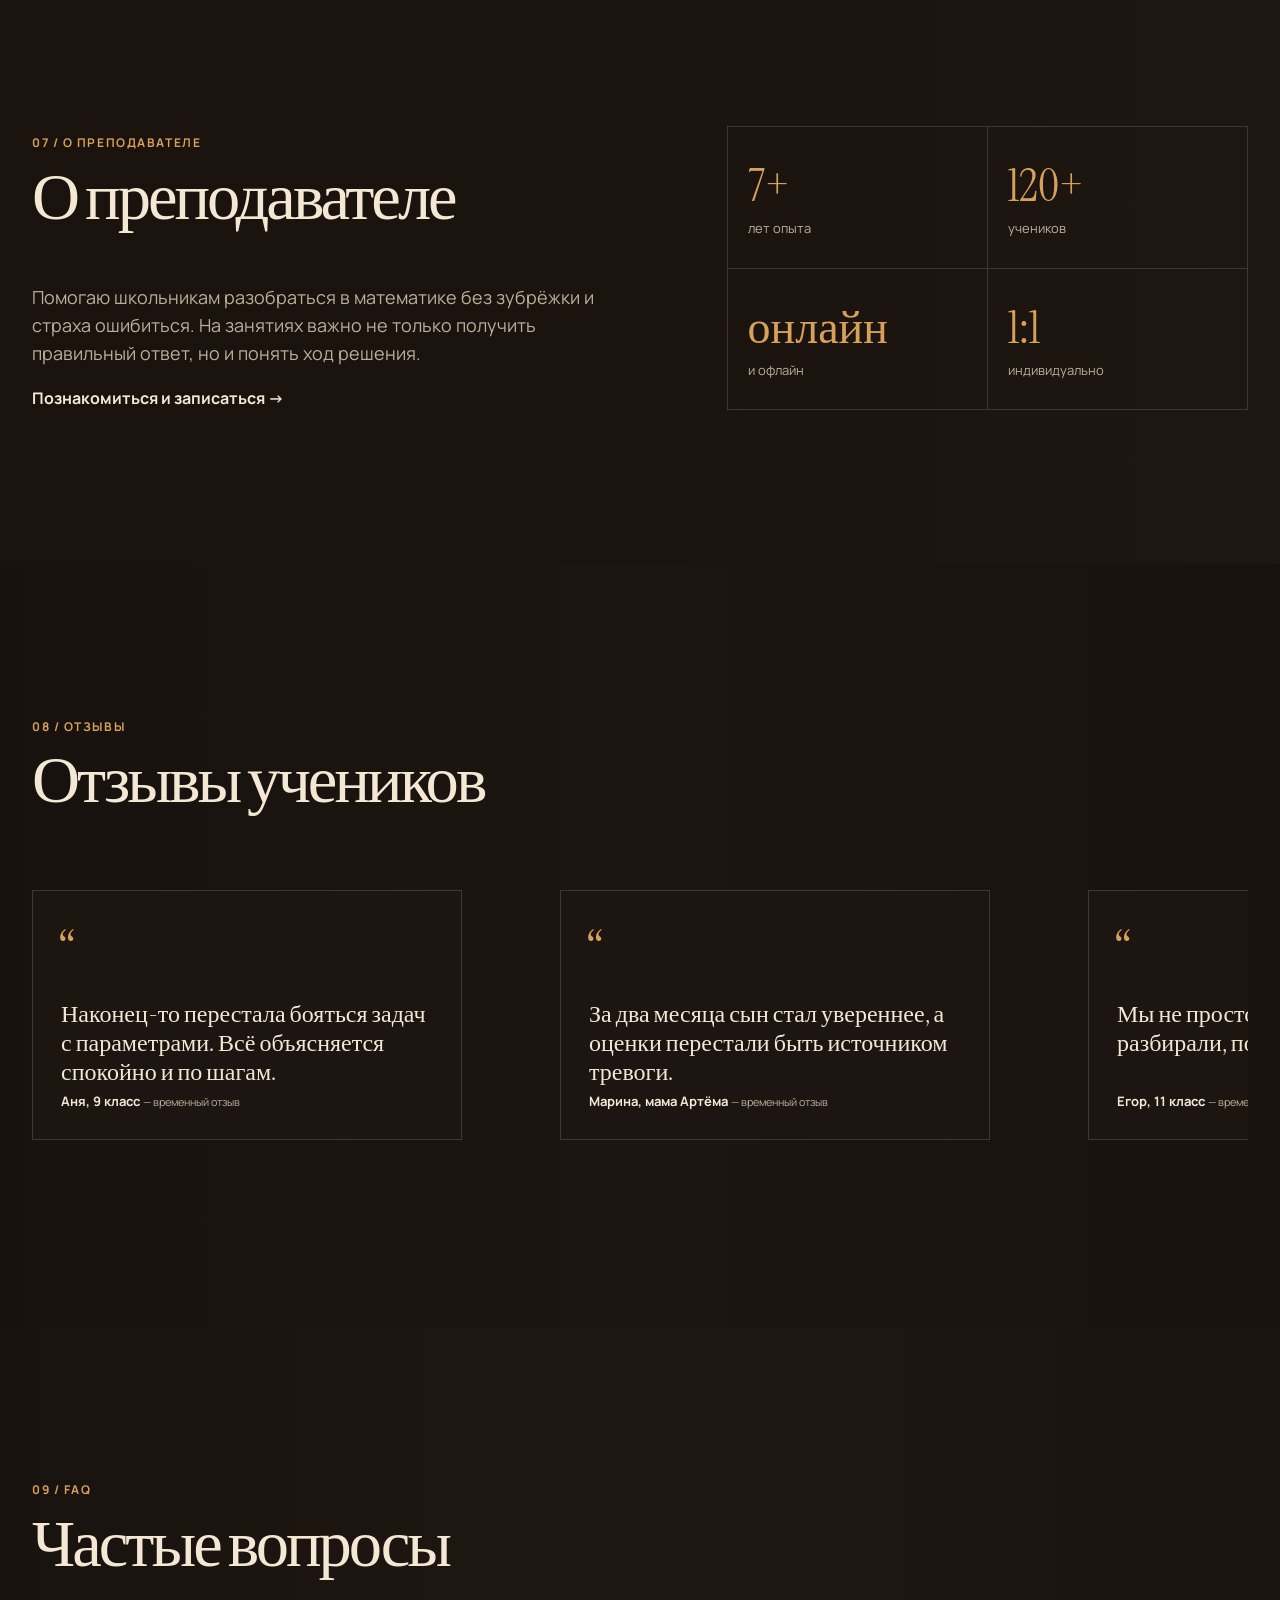
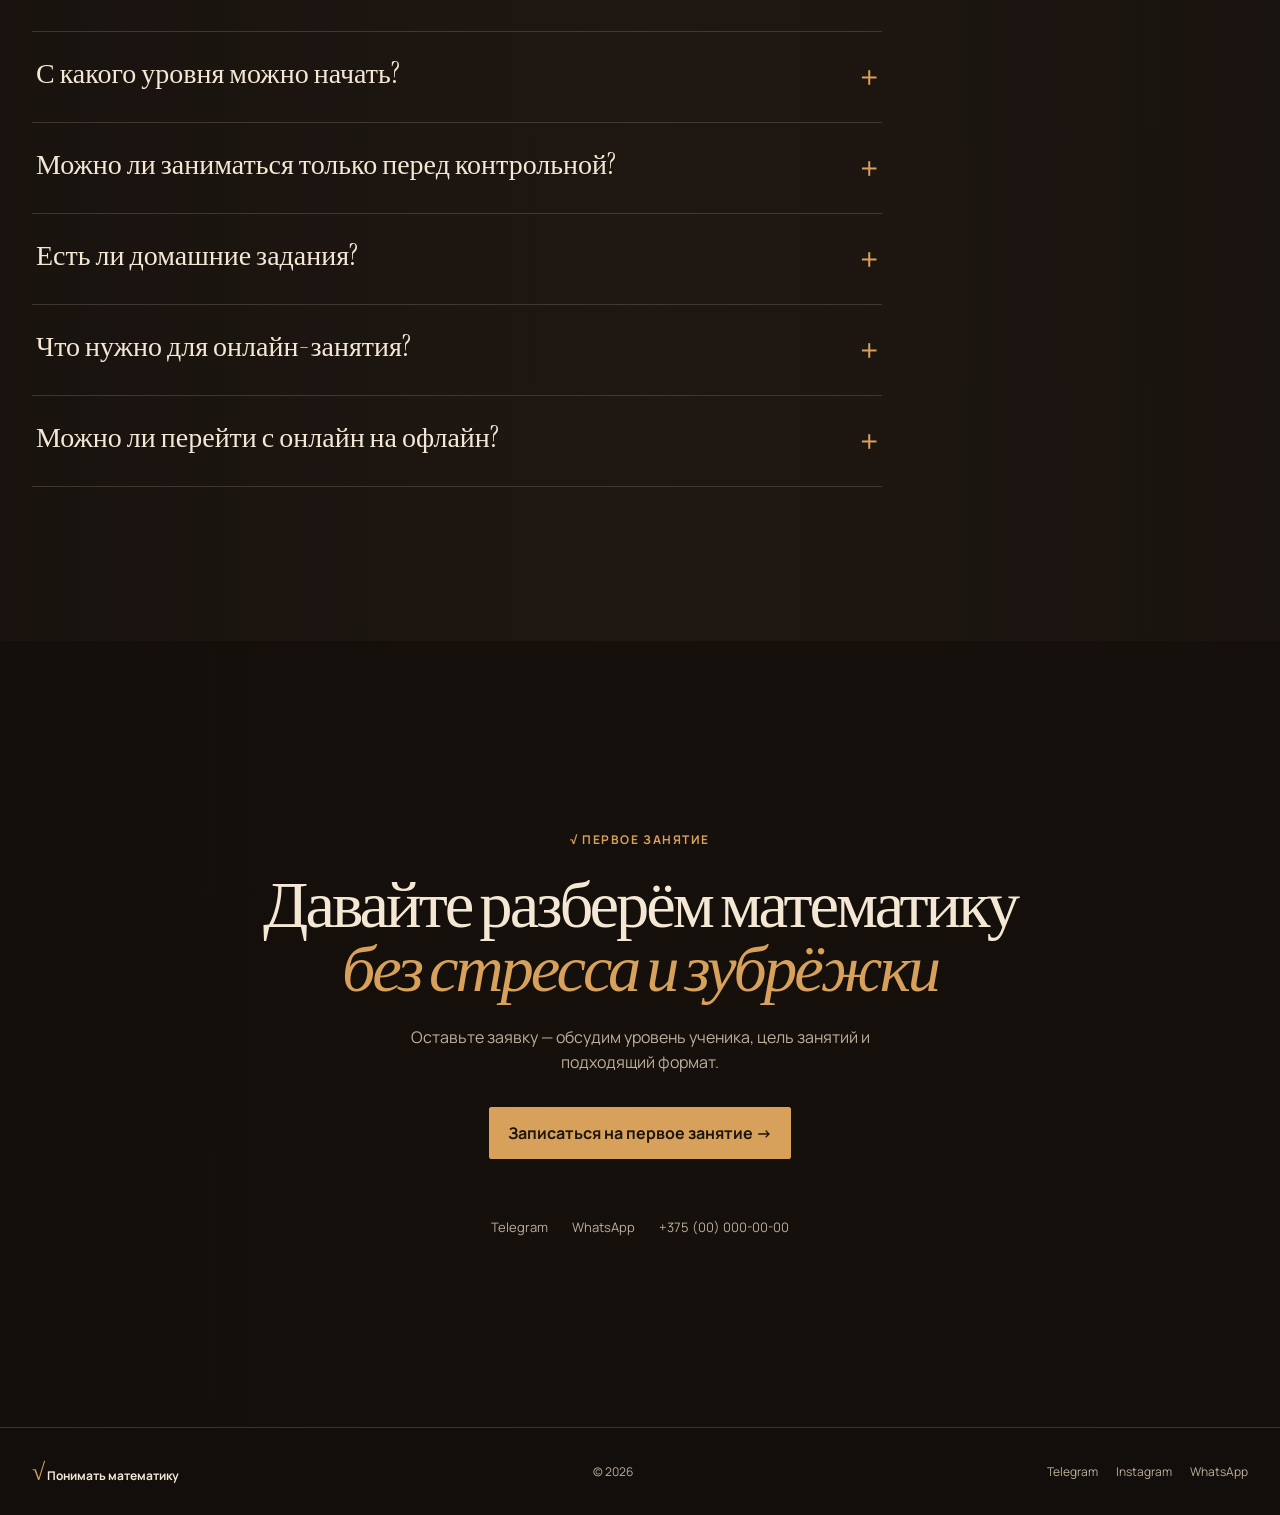
==== commit ef163d9b: "Improve navigation feedback and mobile reviews" ====
--- a/index.html
+++ b/index.html
@@ -8,7 +8,7 @@
   <link rel="preconnect" href="https://fonts.googleapis.com">
   <link rel="preconnect" href="https://fonts.gstatic.com" crossorigin>
   <link href="https://fonts.googleapis.com/css2?family=Instrument+Serif:ital@0;1&family=Manrope:wght@400;500;600;700&display=swap" rel="stylesheet">
-  <link rel="stylesheet" href="css/styles.css">
+  <link rel="stylesheet" href="css/styles.css?v=20260831-1">
 </head>
 <body>
   <div class="math-cursor" aria-hidden="true"><span class="math-cursor-ring"></span><span class="math-cursor-symbol">√</span><span class="math-cursor-dot"></span></div>
@@ -40,7 +40,7 @@
 
     <section class="section tutor image-section tutor-bg" id="tutor" data-block-id="tutor"><div class="container tutor-grid"><div><p class="label">07 / О преподавателе</p><h2>О преподавателе</h2><p class="large-copy">Помогаю школьникам разобраться в математике без зубрёжки и страха ошибиться. На занятиях важно не только получить правильный ответ, но и понять ход решения.</p><button class="text-link js-open-modal">Познакомиться и записаться →</button></div><div class="stats"><div><strong>7+</strong><span>лет опыта</span></div><div><strong>120+</strong><span>учеников</span></div><div><strong>онлайн</strong><span>и офлайн</span></div><div><strong>1:1</strong><span>индивидуально</span></div></div></div></section>
 
-    <section class="section reviews image-section reviews-bg" id="reviews" data-block-id="reviews"><div class="container"><p class="label">08 / Отзывы</p><h2>Отзывы учеников</h2><div class="reviews-row"><figure class="card review"><div class="quote">“</div><blockquote>Наконец-то перестала бояться задач с параметрами. Всё объясняется спокойно и по шагам.</blockquote><figcaption>Аня, 9 класс <small>— временный отзыв</small></figcaption></figure><figure class="card review"><div class="quote">“</div><blockquote>За два месяца сын стал увереннее, а оценки перестали быть источником тревоги.</blockquote><figcaption>Марина, мама Артёма <small>— временный отзыв</small></figcaption></figure><figure class="card review"><div class="quote">“</div><blockquote>Мы не просто решали варианты, а разбирали, почему именно так.</blockquote><figcaption>Егор, 11 класс <small>— временный отзыв</small></figcaption></figure></div></div></section>
+    <section class="section reviews image-section reviews-bg" id="reviews" data-block-id="reviews"><div class="container"><p class="label">08 / Отзывы</p><h2>Отзывы учеников</h2><div class="reviews-controls" aria-label="Навигация по отзывам"><button class="review-arrow" type="button" data-review-prev aria-label="Предыдущий отзыв">←</button><button class="review-arrow" type="button" data-review-next aria-label="Следующий отзыв">→</button></div><div class="reviews-row"><figure class="card review"><div class="quote">“</div><blockquote>Наконец-то перестала бояться задач с параметрами. Всё объясняется спокойно и по шагам.</blockquote><figcaption>Аня, 9 класс <small>— временный отзыв</small></figcaption></figure><figure class="card review"><div class="quote">“</div><blockquote>За два месяца сын стал увереннее, а оценки перестали быть источником тревоги.</blockquote><figcaption>Марина, мама Артёма <small>— временный отзыв</small></figcaption></figure><figure class="card review"><div class="quote">“</div><blockquote>Мы не просто решали варианты, а разбирали, почему именно так.</blockquote><figcaption>Егор, 11 класс <small>— временный отзыв</small></figcaption></figure></div></div></section>
 
     <section class="section faq image-section faq-bg" id="faq" data-block-id="faq"><div class="container"><p class="label">09 / FAQ</p><h2>Частые вопросы</h2><div class="faq-list"><article class="faq-item"><button class="faq-question">С какого уровня можно начать?<span>+</span></button><div class="faq-answer"><div><p>Начать можно с любого уровня. На первой встрече спокойно определим, что уже получается и с чего лучше двигаться дальше.</p></div></div></article><article class="faq-item"><button class="faq-question">Можно ли заниматься только перед контрольной?<span>+</span></button><div class="faq-answer"><div><p>Да. Формат и количество занятий подбираются под вашу задачу — без обязательной долгой программы.</p></div></div></article><article class="faq-item"><button class="faq-question">Есть ли домашние задания?<span>+</span></button><div class="faq-answer"><div><p>При необходимости — да. Объём зависит от цели, графика и текущей нагрузки ученика.</p></div></div></article><article class="faq-item"><button class="faq-question">Что нужно для онлайн-занятия?<span>+</span></button><div class="faq-answer"><div><p>Компьютер или планшет, стабильный интернет и спокойное место для работы.</p></div></div></article><article class="faq-item"><button class="faq-question">Можно ли перейти с онлайн на офлайн?<span>+</span></button><div class="faq-answer"><div><p>Да, формат можно изменить, если это удобно обеим сторонам.</p></div></div></article></div></div></section>
 
@@ -49,9 +49,9 @@
 
   <footer id="contact"><div class="container"><span class="logo"><i>√</i> <span class="site-name">Понимать математику</span></span><span>© 2026</span><div class="links"><a href="#contact">Telegram</a><a href="#contact">Instagram</a><a href="#contact">WhatsApp</a></div></div></footer>
 
-  <div class="modal-backdrop" id="booking-modal" role="dialog" aria-modal="true" aria-labelledby="modal-title"><div class="modal"><button class="modal-close" aria-label="Закрыть">×</button><form id="booking-form"><p class="label">Первое занятие</p><h2 id="modal-title">Давайте познакомимся</h2><p class="muted">Оставьте контакты, и мы подберём удобное время.</p><label class="selected-plan-field" for="selected-plan-select">Выберите тариф<select id="selected-plan-select" name="plan"></select></label><div class="form-grid"><label>Имя<input name="name" placeholder="Как к вам обращаться" required></label><label>Класс ученика<input name="grade" placeholder="Например, 8 класс" required></label><label class="full">Телефон / Telegram<input name="contact" placeholder="+375… или @username" required></label><label>Формат<select name="format"><option>Онлайн</option><option>Офлайн</option></select></label><label>Цель<select name="goal"><option>Повысить успеваемость</option><option>Закрыть пробелы</option><option>Подготовка к экзамену</option><option>Другое</option></select></label><label class="full">Комментарий<textarea name="comment" placeholder="Расскажите немного о задаче"></textarea></label></div><p class="form-error">Заполните имя, класс и контакт для связи.</p><button class="button" type="submit">Отправить заявку →</button></form><div class="success"><div class="check">√</div><h2>Заявка принята</h2><p class="muted">Спасибо! Здесь позже можно подключить отправку в Telegram или на почту.</p><button class="button js-close-modal">Готово</button></div></div></div>
+  <div class="modal-backdrop" id="booking-modal" role="dialog" aria-modal="true" aria-labelledby="modal-title"><div class="modal"><button class="modal-close" aria-label="Закрыть">×</button><form id="booking-form"><p class="label">Первое занятие</p><h2 id="modal-title">Давайте познакомимся</h2><p class="muted">Оставьте контакты, и мы подберём удобное время.</p><label class="selected-plan-field" for="selected-plan-select">Выберите тариф<select id="selected-plan-select" name="plan"></select></label><div class="form-grid"><label>Имя<input name="name" placeholder="Как к вам обращаться" required></label><label>Класс ученика<input name="grade" placeholder="Например, 8 класс" required></label><label class="full">Телефон / Telegram<input name="contact" placeholder="+375… или @username" required></label><label>Формат<select name="format"><option>Онлайн</option><option>Офлайн</option></select></label><label>Цель<select name="goal"><option>Повысить успеваемость</option><option>Закрыть пробелы</option><option>Подготовка к экзамену</option><option>Другое</option></select></label><label class="full">Комментарий<textarea name="comment" placeholder="Расскажите немного о задаче"></textarea></label></div><p class="form-error">Заполните имя, класс и контакт для связи.</p><button class="button" type="submit">Отправить заявку →</button></form><div class="success"><div class="check">√</div><h2>Заявка принята</h2><p class="muted">Спасибо! Мы получили вашу заявку и скоро свяжемся с вами.</p><button class="button js-close-modal">Готово</button></div></div></div>
 
-  <script src="js/content-store.js"></script>
-  <script src="js/main.js" defer></script>
+  <script src="js/content-store.js?v=20260831-1"></script>
+  <script src="js/main.js?v=20260831-1" defer></script>
 </body>
 </html>
--- a/css/styles.css
+++ b/css/styles.css
@@ -61,6 +61,9 @@
 body{min-height:100%;overflow-x:clip}
 .header.scrolled{background:#1a1511;border-bottom:0;box-shadow:0 1px 0 rgba(215,160,91,.18);backdrop-filter:none}
 .nav a[data-admin-link]{position:relative;z-index:2;margin:-10px -6px;padding:10px 6px;color:var(--gold)}
+.nav a:not([data-admin-link]){position:relative;padding-bottom:5px}
+.nav a:not([data-admin-link])::after{content:"";position:absolute;left:0;right:0;bottom:0;height:1px;background:var(--gold);transform:scaleX(0);transform-origin:right center;transition:transform .24s var(--ease)}
+.nav a:not([data-admin-link]):hover::after,.nav a:not([data-admin-link]):focus-visible::after{transform:scaleX(1);transform-origin:left center}
 .header-phone::before{content:none}
 .discriminant-trail{display:none;position:fixed;z-index:9998;inset:0;pointer-events:none;opacity:0;transition:opacity .24s ease;contain:strict}
 .discriminant-trail.visible{opacity:1}
@@ -77,9 +80,13 @@
 .selected-plan-field{display:grid;gap:7px;margin:18px 0 6px;color:var(--muted);font-size:12px;font-weight:600}
 .selected-plan-field select{width:100%;min-height:46px;padding:11px 13px;border:1px solid rgba(215,160,91,.5);border-radius:0;outline:0;background:rgba(24,18,14,.82);color:var(--cream)}
 .selected-plan-field select:focus{border-color:var(--gold)}
+.reviews-controls{display:none}
+.review-arrow{width:50px;height:44px;border:1px solid rgba(215,160,91,.58);border-radius:0;background:rgba(26,20,16,.82);color:var(--gold);font-size:22px;transition:.2s var(--ease)}
+.review-arrow:not(:disabled):active{transform:scale(.94)}
+.review-arrow:disabled{opacity:.3;cursor:default}
 .managed-summary,.custom-block-copy{max-width:65ch;color:var(--muted);font-size:18px}
 .admin-dynamic-links{display:flex;flex-wrap:wrap;gap:12px;margin-top:28px}
 .custom-content-block{min-height:520px;display:flex;align-items:center}
 .custom-content-block::before{background:linear-gradient(90deg,rgba(20,14,10,.94),rgba(20,14,10,.72))}
 .custom-content-block h2{max-width:850px}
-@media(max-width:850px){.review{flex-basis:84vw}.admin-dynamic-links{align-items:stretch;flex-direction:column}.admin-dynamic-links .button{width:100%}}
+@media(max-width:850px){.reviews-controls{display:flex;justify-content:flex-end;gap:10px;margin-top:24px}.reviews-row{margin-top:18px}.review{flex-basis:84vw}.admin-dynamic-links{align-items:stretch;flex-direction:column}.admin-dynamic-links .button{width:100%}}
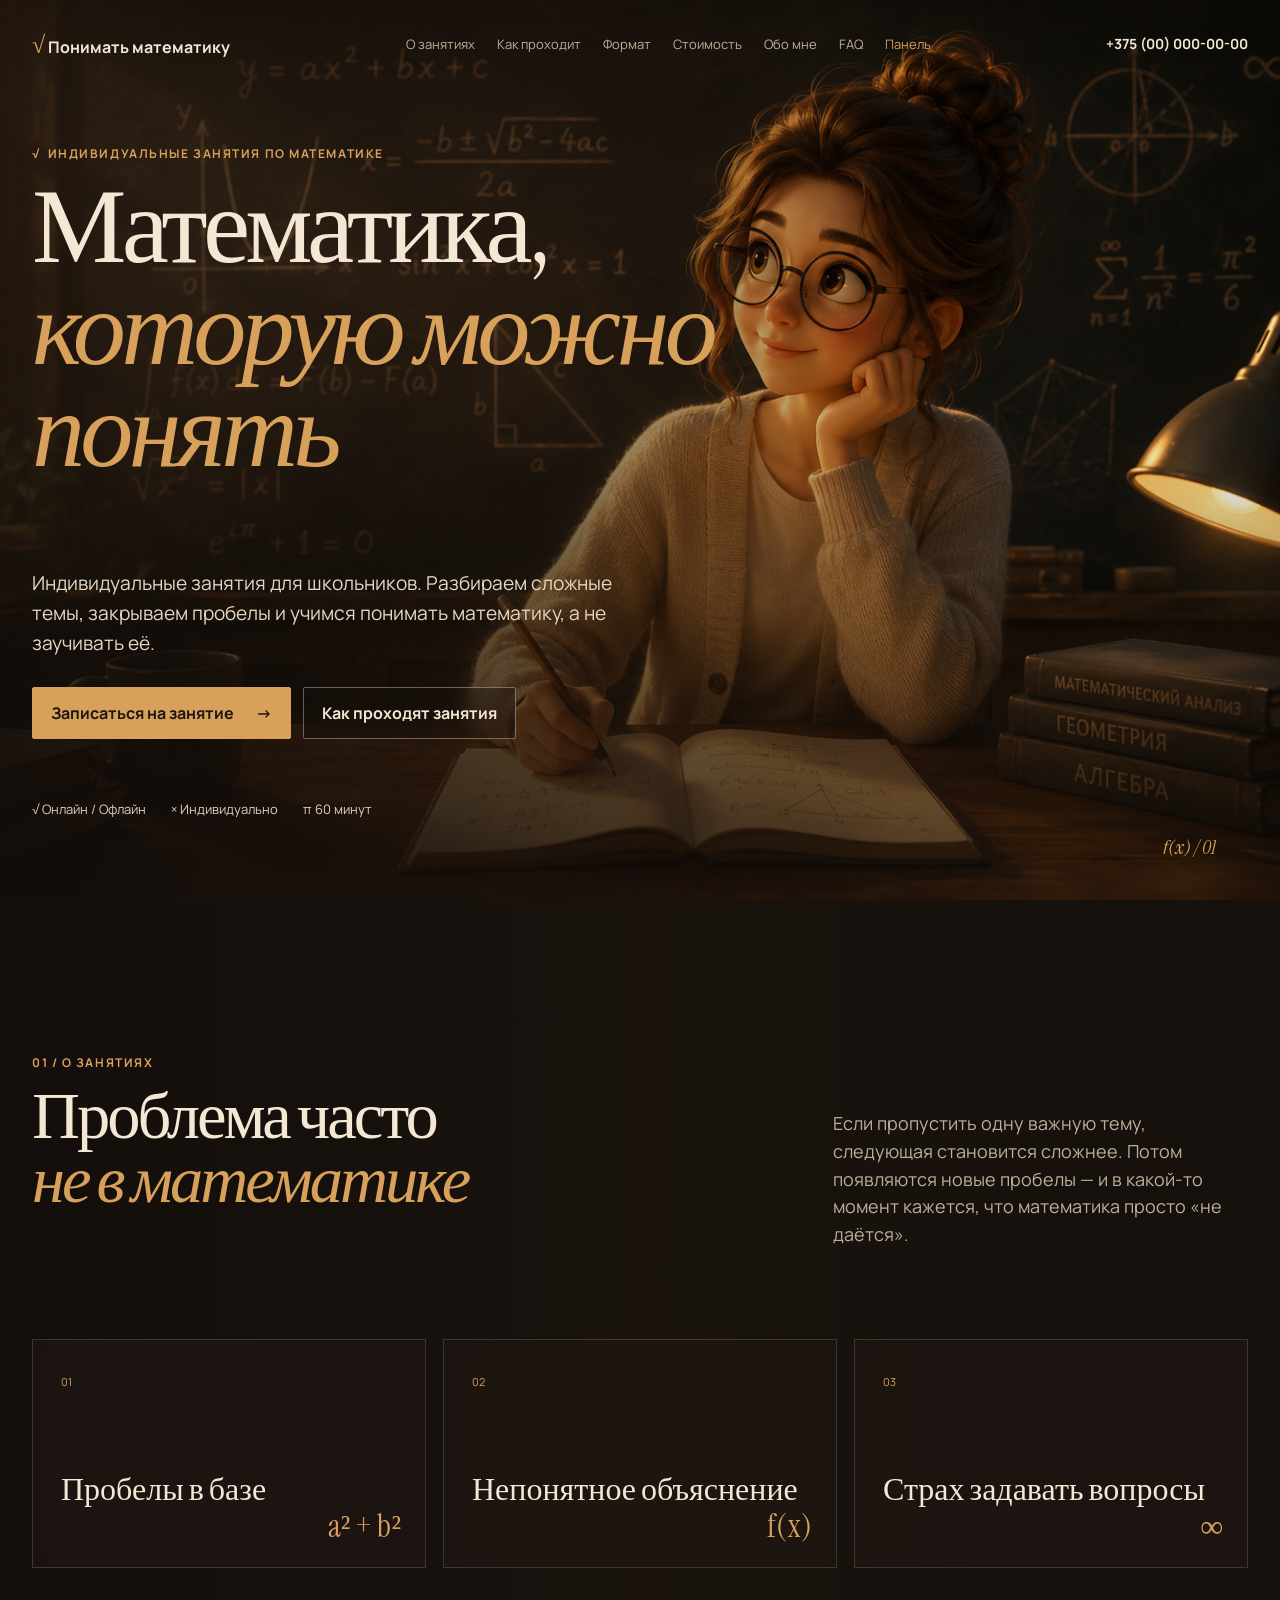
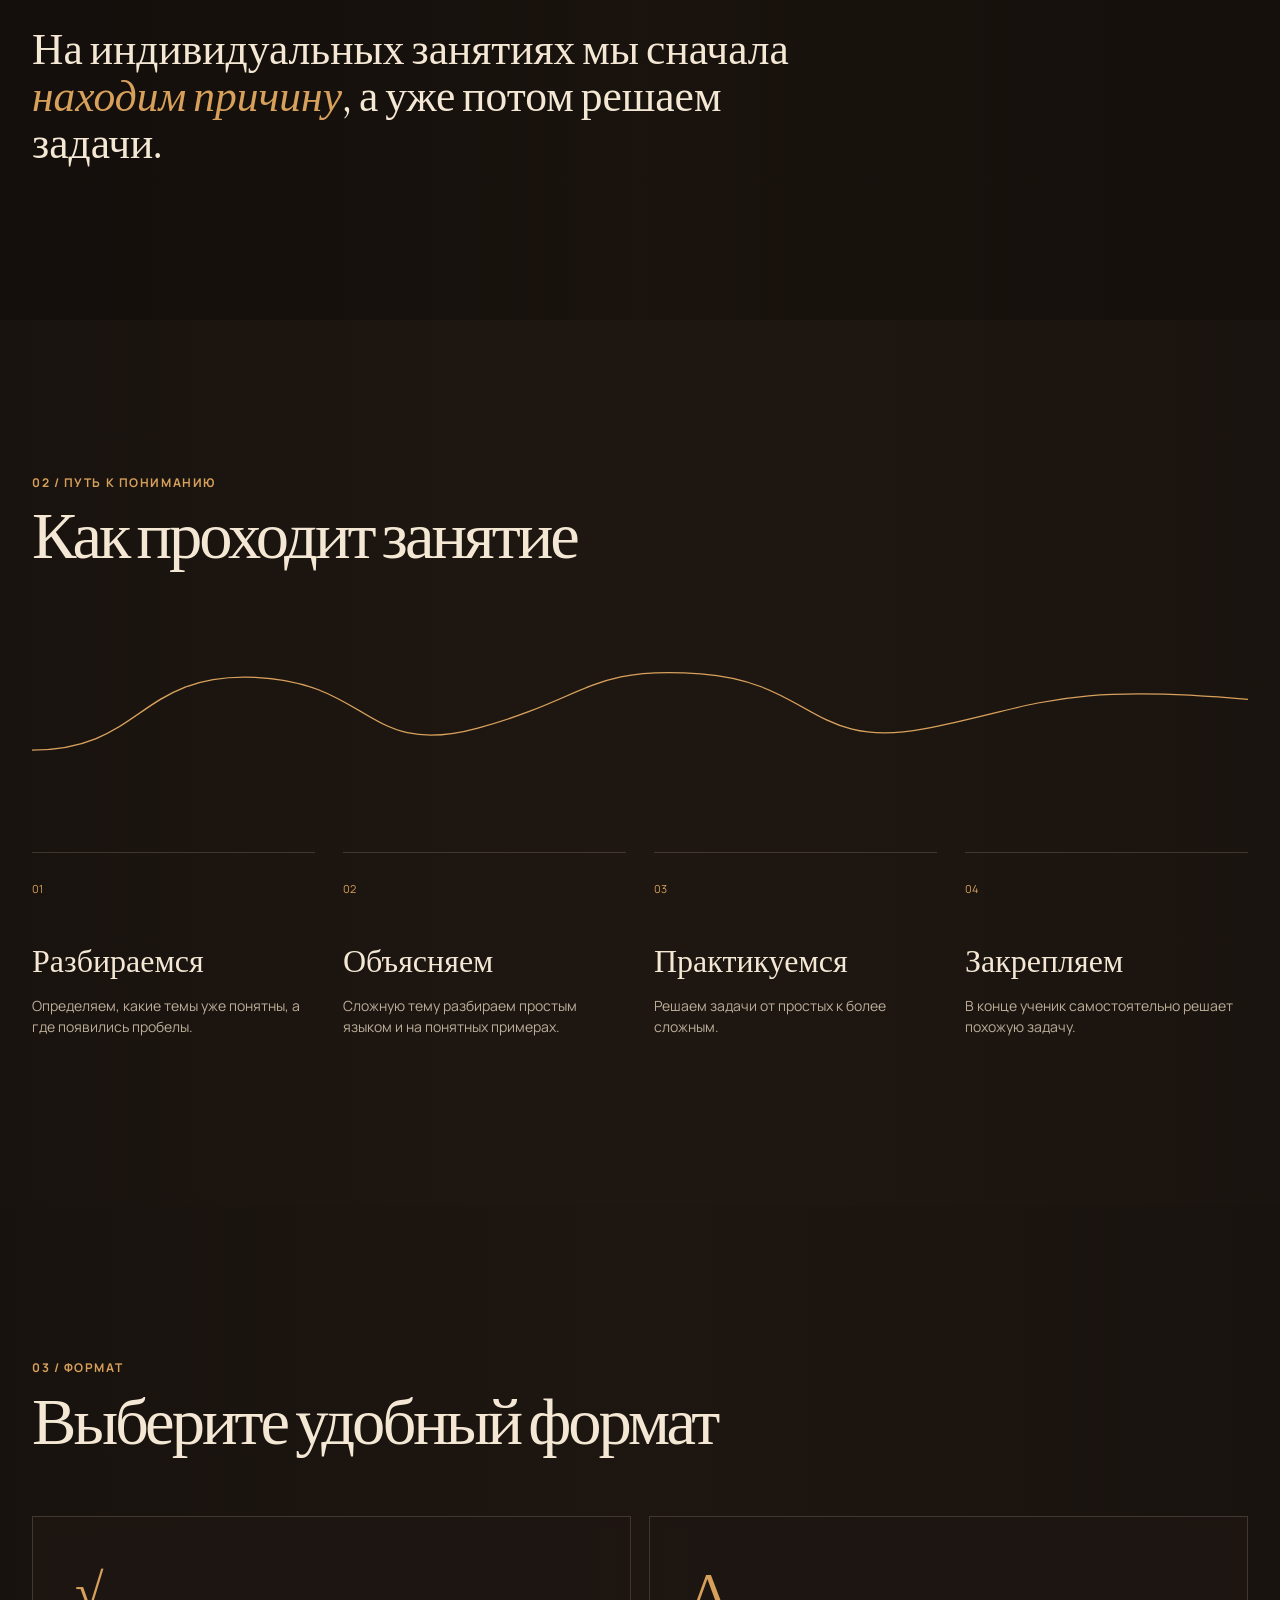
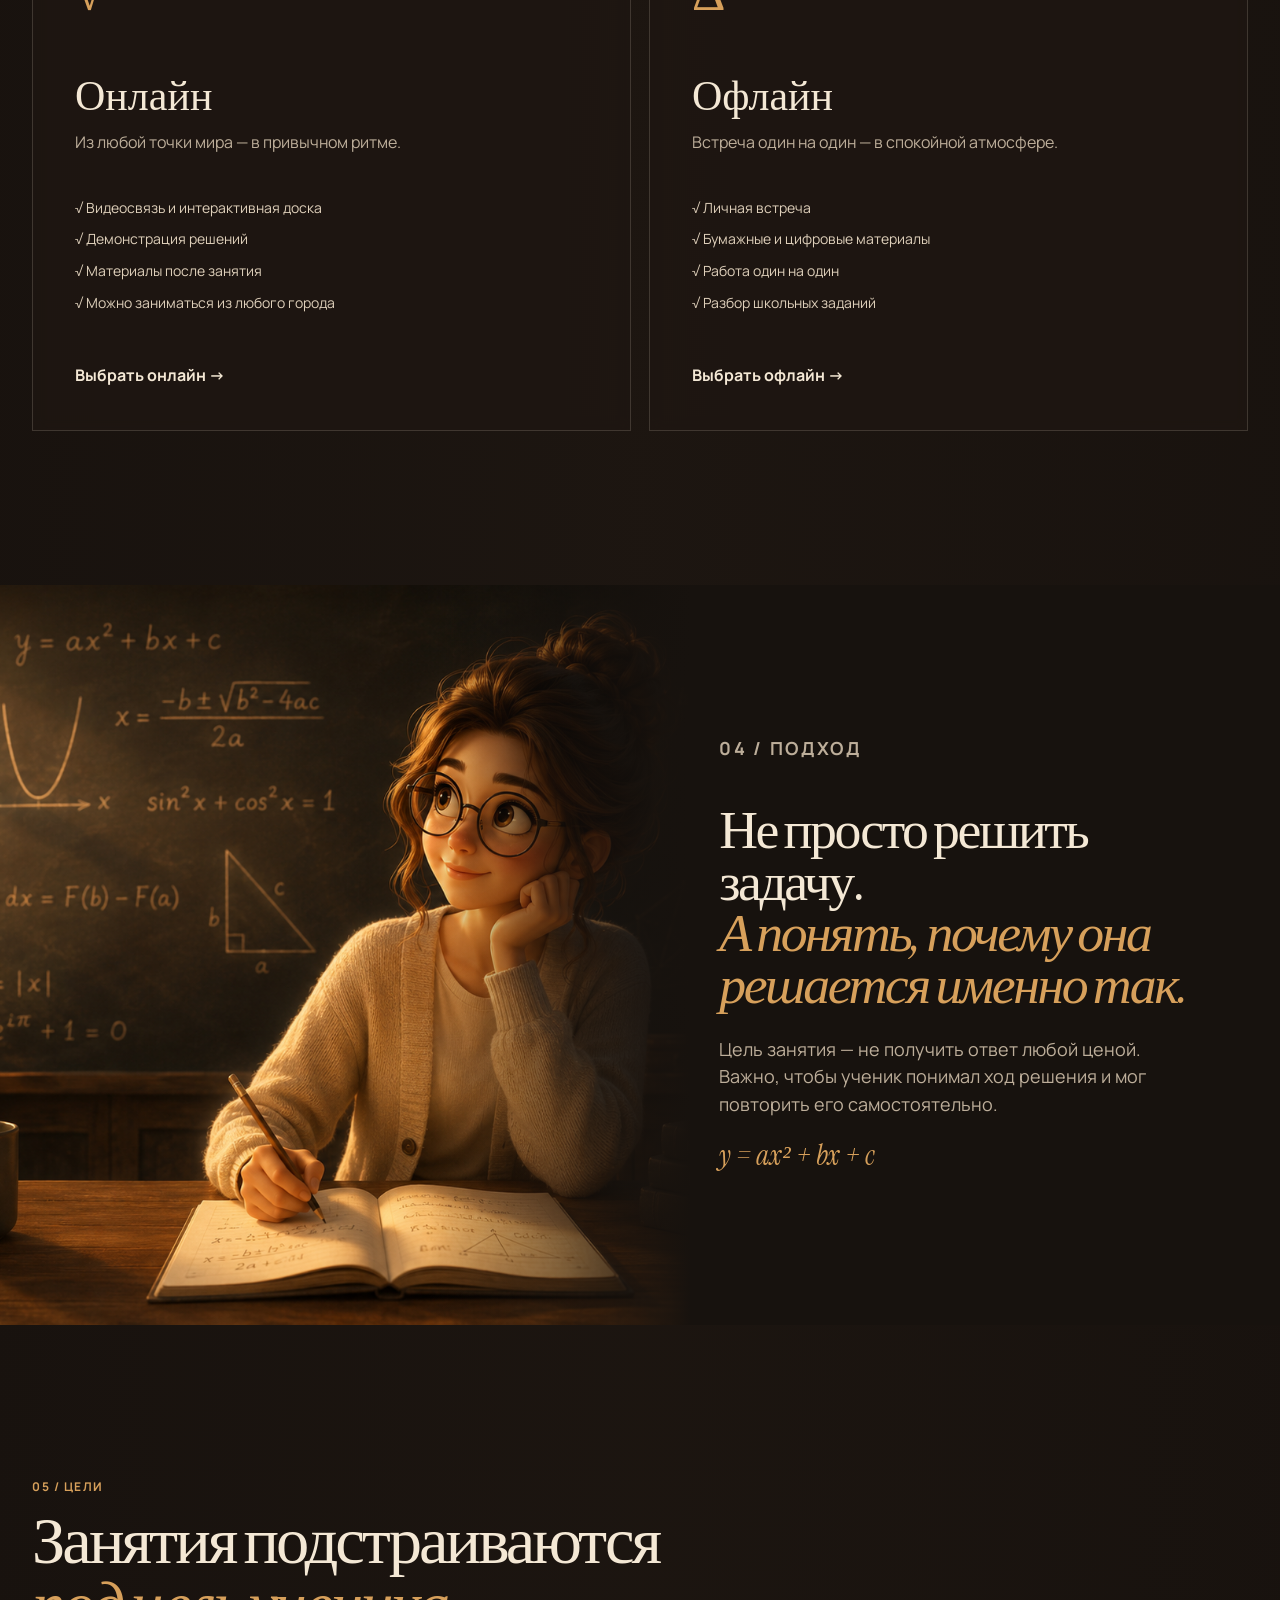
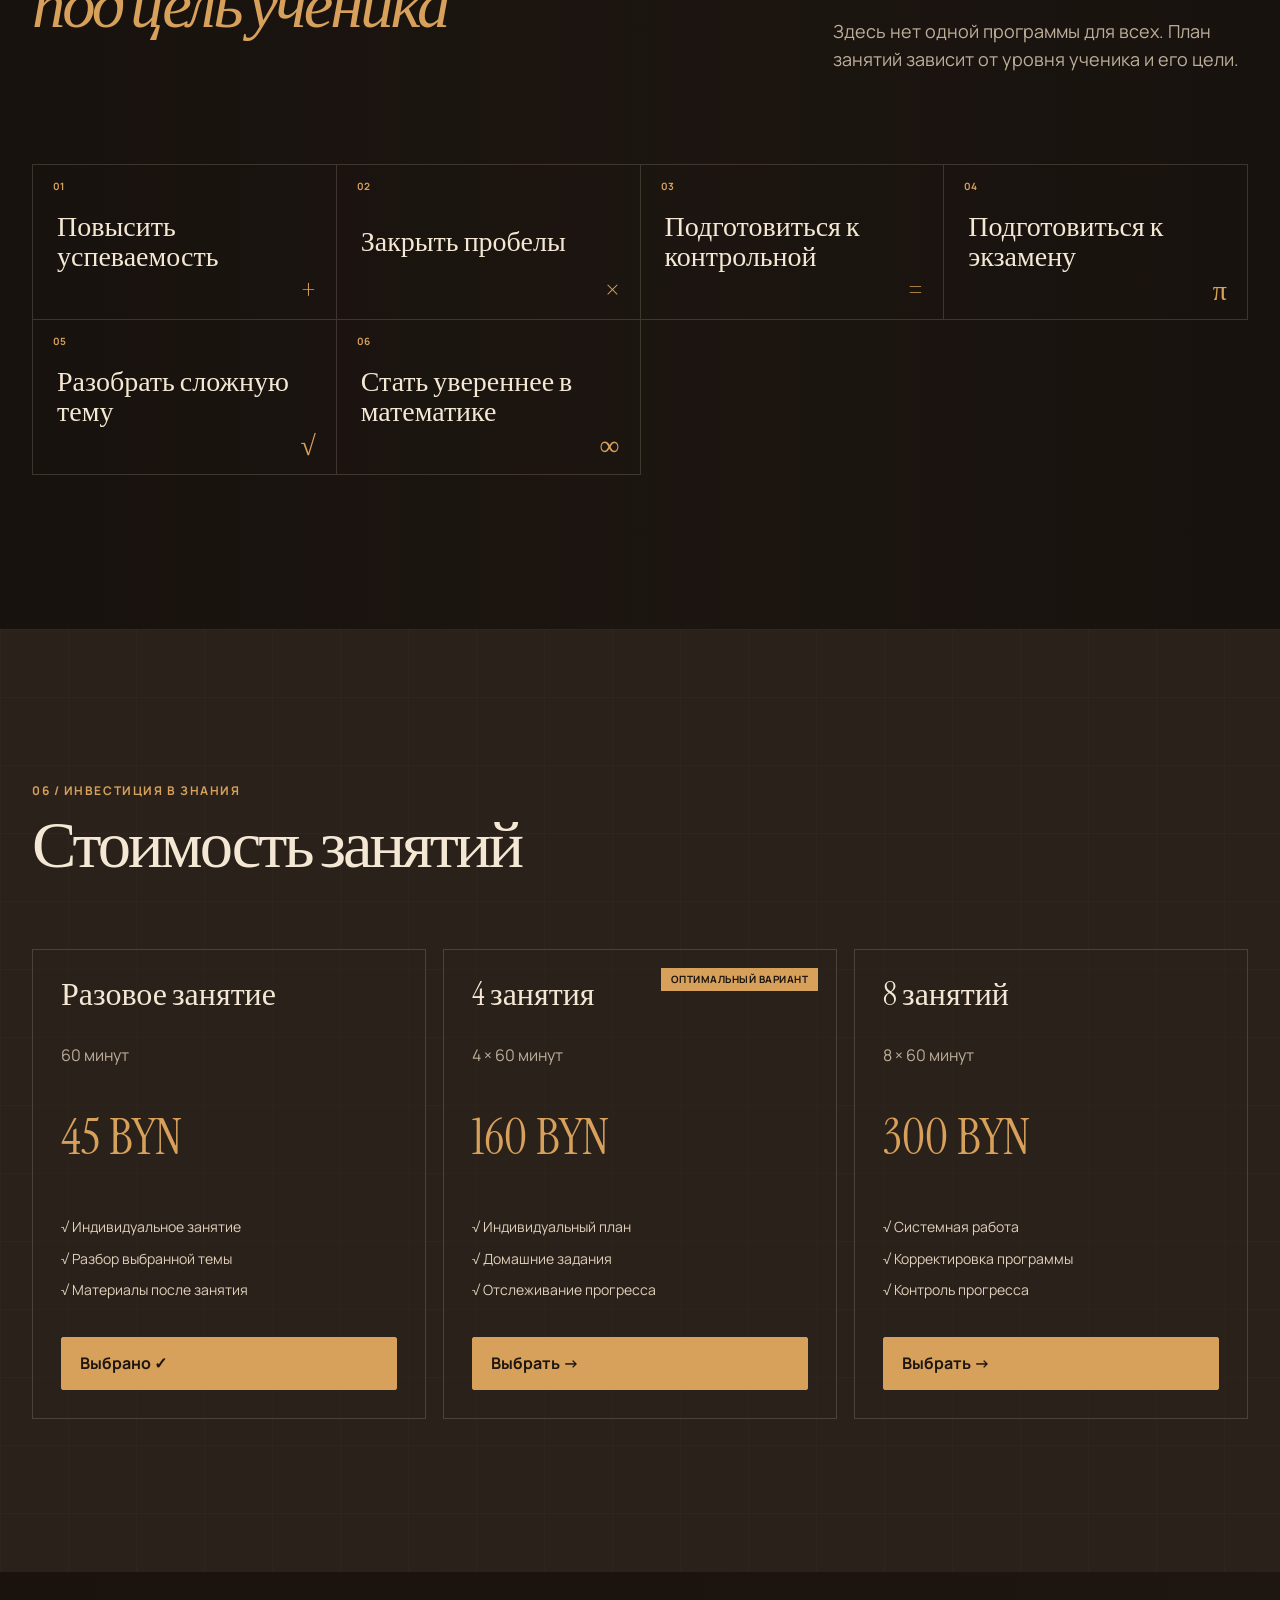
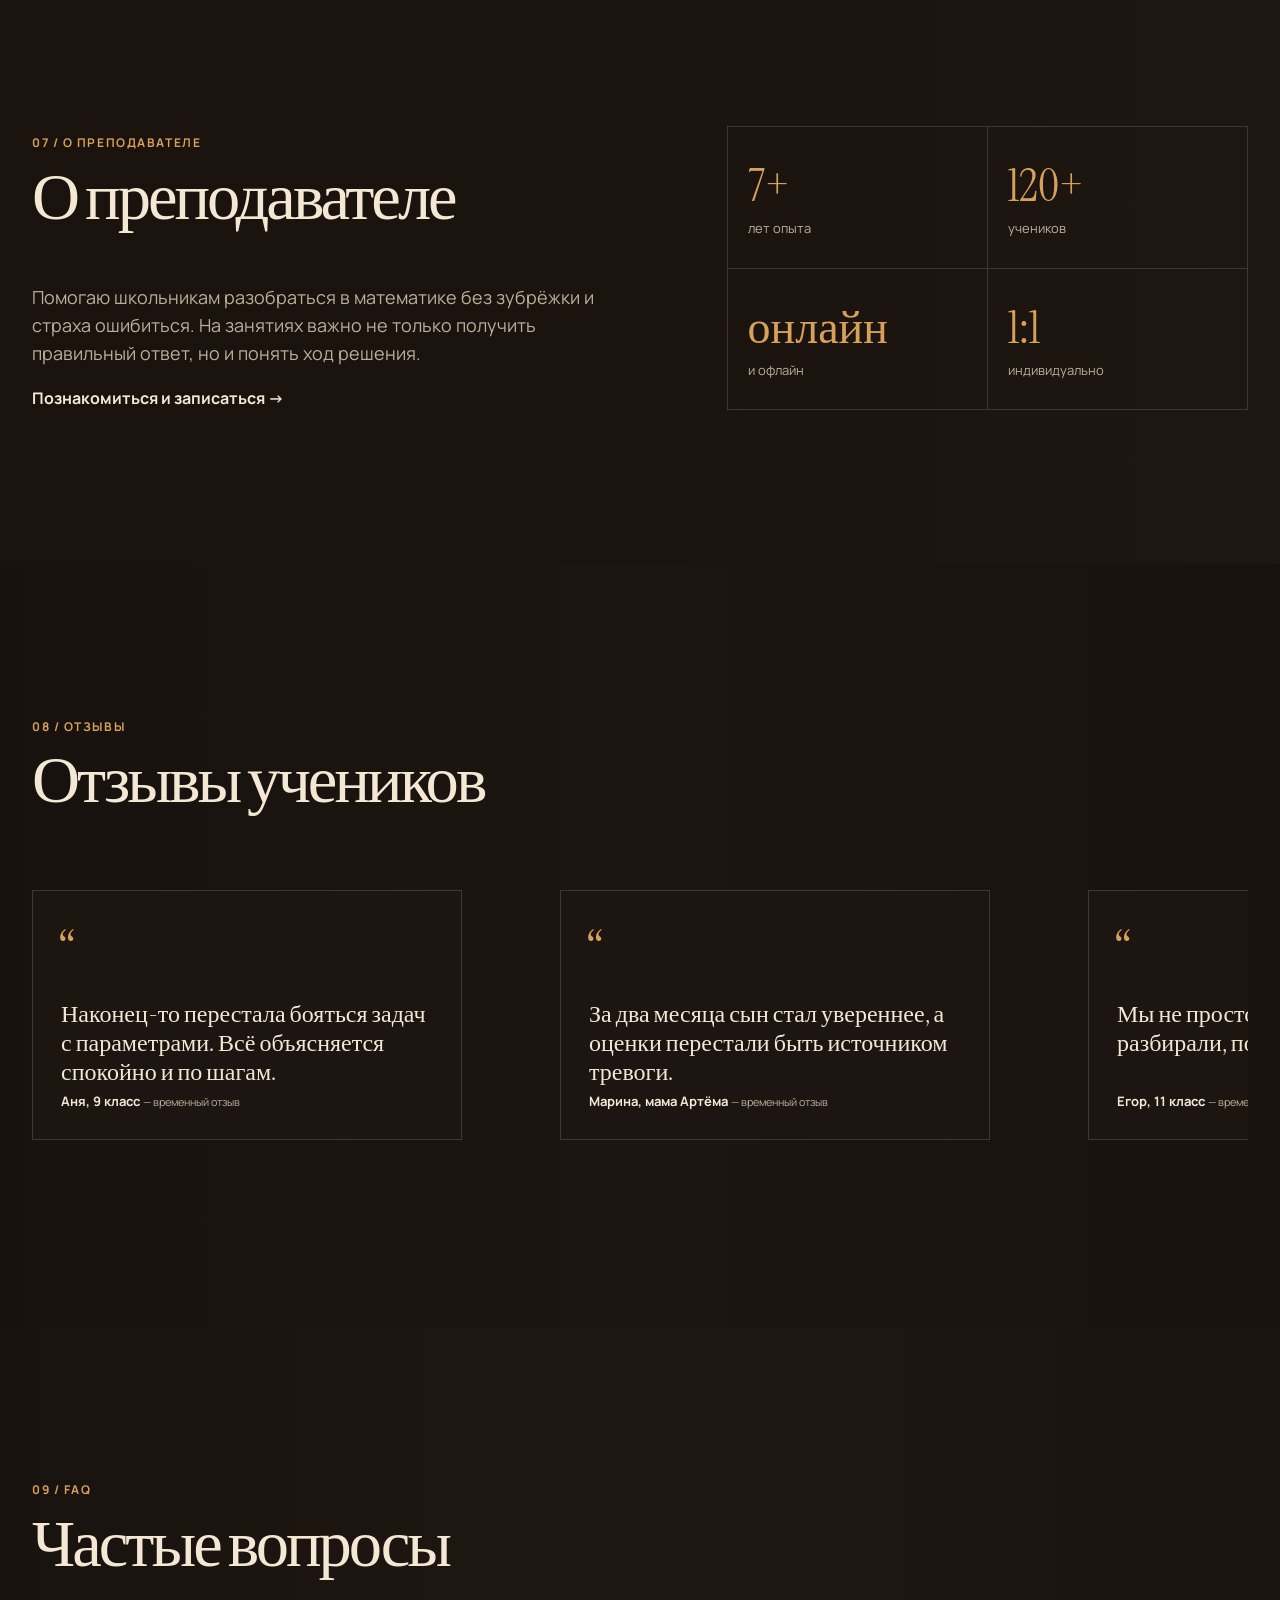
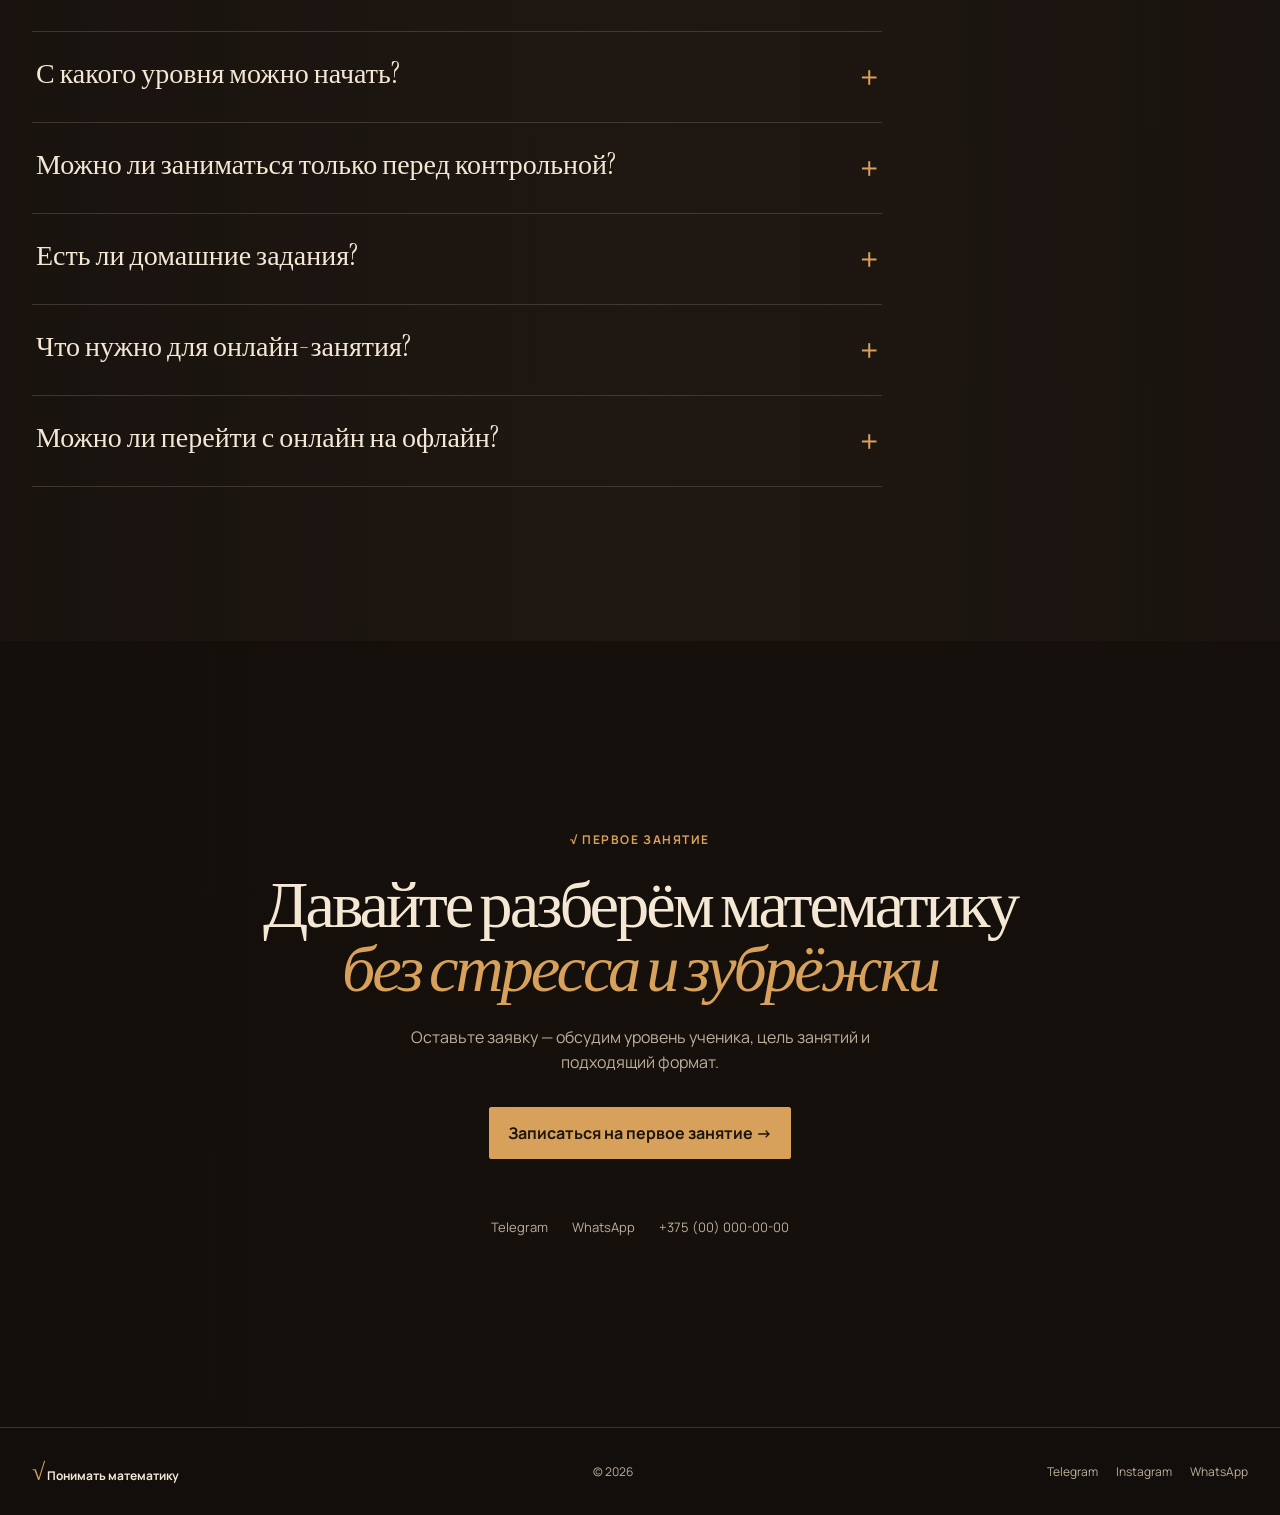
==== commit c25dd640: "Add radical hover effect to navigation" ====
--- a/index.html
+++ b/index.html
@@ -8,7 +8,7 @@
   <link rel="preconnect" href="https://fonts.googleapis.com">
   <link rel="preconnect" href="https://fonts.gstatic.com" crossorigin>
   <link href="https://fonts.googleapis.com/css2?family=Instrument+Serif:ital@0;1&family=Manrope:wght@400;500;600;700&display=swap" rel="stylesheet">
-  <link rel="stylesheet" href="css/styles.css?v=20260831-1">
+  <link rel="stylesheet" href="css/styles.css?v=20260831-3">
 </head>
 <body>
   <div class="math-cursor" aria-hidden="true"><span class="math-cursor-ring"></span><span class="math-cursor-symbol">√</span><span class="math-cursor-dot"></span></div>
@@ -40,7 +40,7 @@
 
     <section class="section tutor image-section tutor-bg" id="tutor" data-block-id="tutor"><div class="container tutor-grid"><div><p class="label">07 / О преподавателе</p><h2>О преподавателе</h2><p class="large-copy">Помогаю школьникам разобраться в математике без зубрёжки и страха ошибиться. На занятиях важно не только получить правильный ответ, но и понять ход решения.</p><button class="text-link js-open-modal">Познакомиться и записаться →</button></div><div class="stats"><div><strong>7+</strong><span>лет опыта</span></div><div><strong>120+</strong><span>учеников</span></div><div><strong>онлайн</strong><span>и офлайн</span></div><div><strong>1:1</strong><span>индивидуально</span></div></div></div></section>
 
-    <section class="section reviews image-section reviews-bg" id="reviews" data-block-id="reviews"><div class="container"><p class="label">08 / Отзывы</p><h2>Отзывы учеников</h2><div class="reviews-controls" aria-label="Навигация по отзывам"><button class="review-arrow" type="button" data-review-prev aria-label="Предыдущий отзыв">←</button><button class="review-arrow" type="button" data-review-next aria-label="Следующий отзыв">→</button></div><div class="reviews-row"><figure class="card review"><div class="quote">“</div><blockquote>Наконец-то перестала бояться задач с параметрами. Всё объясняется спокойно и по шагам.</blockquote><figcaption>Аня, 9 класс <small>— временный отзыв</small></figcaption></figure><figure class="card review"><div class="quote">“</div><blockquote>За два месяца сын стал увереннее, а оценки перестали быть источником тревоги.</blockquote><figcaption>Марина, мама Артёма <small>— временный отзыв</small></figcaption></figure><figure class="card review"><div class="quote">“</div><blockquote>Мы не просто решали варианты, а разбирали, почему именно так.</blockquote><figcaption>Егор, 11 класс <small>— временный отзыв</small></figcaption></figure></div></div></section>
+    <section class="section reviews image-section reviews-bg" id="reviews" data-block-id="reviews"><div class="container"><p class="label">08 / Отзывы</p><h2>Отзывы учеников</h2><div class="reviews-row"><figure class="card review"><div class="quote">“</div><blockquote>Наконец-то перестала бояться задач с параметрами. Всё объясняется спокойно и по шагам.</blockquote><figcaption>Аня, 9 класс <small>— временный отзыв</small></figcaption></figure><figure class="card review"><div class="quote">“</div><blockquote>За два месяца сын стал увереннее, а оценки перестали быть источником тревоги.</blockquote><figcaption>Марина, мама Артёма <small>— временный отзыв</small></figcaption></figure><figure class="card review"><div class="quote">“</div><blockquote>Мы не просто решали варианты, а разбирали, почему именно так.</blockquote><figcaption>Егор, 11 класс <small>— временный отзыв</small></figcaption></figure></div><div class="reviews-dots" aria-label="Навигация по отзывам"><button class="review-dot" type="button" data-review-index="0" aria-label="Показать первый отзыв" aria-current="true"></button><button class="review-dot" type="button" data-review-index="1" aria-label="Показать второй отзыв"></button><button class="review-dot" type="button" data-review-index="2" aria-label="Показать третий отзыв"></button></div></div></section>
 
     <section class="section faq image-section faq-bg" id="faq" data-block-id="faq"><div class="container"><p class="label">09 / FAQ</p><h2>Частые вопросы</h2><div class="faq-list"><article class="faq-item"><button class="faq-question">С какого уровня можно начать?<span>+</span></button><div class="faq-answer"><div><p>Начать можно с любого уровня. На первой встрече спокойно определим, что уже получается и с чего лучше двигаться дальше.</p></div></div></article><article class="faq-item"><button class="faq-question">Можно ли заниматься только перед контрольной?<span>+</span></button><div class="faq-answer"><div><p>Да. Формат и количество занятий подбираются под вашу задачу — без обязательной долгой программы.</p></div></div></article><article class="faq-item"><button class="faq-question">Есть ли домашние задания?<span>+</span></button><div class="faq-answer"><div><p>При необходимости — да. Объём зависит от цели, графика и текущей нагрузки ученика.</p></div></div></article><article class="faq-item"><button class="faq-question">Что нужно для онлайн-занятия?<span>+</span></button><div class="faq-answer"><div><p>Компьютер или планшет, стабильный интернет и спокойное место для работы.</p></div></div></article><article class="faq-item"><button class="faq-question">Можно ли перейти с онлайн на офлайн?<span>+</span></button><div class="faq-answer"><div><p>Да, формат можно изменить, если это удобно обеим сторонам.</p></div></div></article></div></div></section>
 
@@ -51,7 +51,7 @@
 
   <div class="modal-backdrop" id="booking-modal" role="dialog" aria-modal="true" aria-labelledby="modal-title"><div class="modal"><button class="modal-close" aria-label="Закрыть">×</button><form id="booking-form"><p class="label">Первое занятие</p><h2 id="modal-title">Давайте познакомимся</h2><p class="muted">Оставьте контакты, и мы подберём удобное время.</p><label class="selected-plan-field" for="selected-plan-select">Выберите тариф<select id="selected-plan-select" name="plan"></select></label><div class="form-grid"><label>Имя<input name="name" placeholder="Как к вам обращаться" required></label><label>Класс ученика<input name="grade" placeholder="Например, 8 класс" required></label><label class="full">Телефон / Telegram<input name="contact" placeholder="+375… или @username" required></label><label>Формат<select name="format"><option>Онлайн</option><option>Офлайн</option></select></label><label>Цель<select name="goal"><option>Повысить успеваемость</option><option>Закрыть пробелы</option><option>Подготовка к экзамену</option><option>Другое</option></select></label><label class="full">Комментарий<textarea name="comment" placeholder="Расскажите немного о задаче"></textarea></label></div><p class="form-error">Заполните имя, класс и контакт для связи.</p><button class="button" type="submit">Отправить заявку →</button></form><div class="success"><div class="check">√</div><h2>Заявка принята</h2><p class="muted">Спасибо! Мы получили вашу заявку и скоро свяжемся с вами.</p><button class="button js-close-modal">Готово</button></div></div></div>
 
-  <script src="js/content-store.js?v=20260831-1"></script>
-  <script src="js/main.js?v=20260831-1" defer></script>
+  <script src="js/content-store.js?v=20260831-2"></script>
+  <script src="js/main.js?v=20260831-2" defer></script>
 </body>
 </html>
--- a/css/styles.css
+++ b/css/styles.css
@@ -61,9 +61,11 @@
 body{min-height:100%;overflow-x:clip}
 .header.scrolled{background:#1a1511;border-bottom:0;box-shadow:0 1px 0 rgba(215,160,91,.18);backdrop-filter:none}
 .nav a[data-admin-link]{position:relative;z-index:2;margin:-10px -6px;padding:10px 6px;color:var(--gold)}
-.nav a:not([data-admin-link]){position:relative;padding-bottom:5px}
-.nav a:not([data-admin-link])::after{content:"";position:absolute;left:0;right:0;bottom:0;height:1px;background:var(--gold);transform:scaleX(0);transform-origin:right center;transition:transform .24s var(--ease)}
-.nav a:not([data-admin-link]):hover::after,.nav a:not([data-admin-link]):focus-visible::after{transform:scaleX(1);transform-origin:left center}
+.nav a:not([data-admin-link]){position:relative}
+.nav a:not([data-admin-link])::before{content:"√";position:absolute;left:-11px;top:-6px;color:var(--gold);font:18px/1 var(--serif);opacity:0;transform:translateX(3px) scale(.82);transform-origin:right bottom;transition:opacity .2s var(--ease),transform .24s var(--ease)}
+.nav a:not([data-admin-link])::after{content:"";position:absolute;left:2px;right:-2px;top:-3px;height:1px;background:var(--gold);transform:scaleX(0);transform-origin:left center;transition:transform .26s var(--ease)}
+.nav a:not([data-admin-link]):hover::before,.nav a:not([data-admin-link]):focus-visible::before{opacity:1;transform:translateX(0) scale(1)}
+.nav a:not([data-admin-link]):hover::after,.nav a:not([data-admin-link]):focus-visible::after{transform:scaleX(1)}
 .header-phone::before{content:none}
 .discriminant-trail{display:none;position:fixed;z-index:9998;inset:0;pointer-events:none;opacity:0;transition:opacity .24s ease;contain:strict}
 .discriminant-trail.visible{opacity:1}
@@ -80,13 +82,12 @@
 .selected-plan-field{display:grid;gap:7px;margin:18px 0 6px;color:var(--muted);font-size:12px;font-weight:600}
 .selected-plan-field select{width:100%;min-height:46px;padding:11px 13px;border:1px solid rgba(215,160,91,.5);border-radius:0;outline:0;background:rgba(24,18,14,.82);color:var(--cream)}
 .selected-plan-field select:focus{border-color:var(--gold)}
-.reviews-controls{display:none}
-.review-arrow{width:50px;height:44px;border:1px solid rgba(215,160,91,.58);border-radius:0;background:rgba(26,20,16,.82);color:var(--gold);font-size:22px;transition:.2s var(--ease)}
-.review-arrow:not(:disabled):active{transform:scale(.94)}
-.review-arrow:disabled{opacity:.3;cursor:default}
+.reviews-dots{display:none;align-items:center;justify-content:center;gap:9px;margin-top:16px}
+.review-dot{width:7px;height:7px;padding:0;border:1px solid rgba(215,160,91,.75);border-radius:50%;background:transparent;transition:background .2s var(--ease),transform .2s var(--ease)}
+.review-dot[aria-current="true"]{background:var(--gold);transform:scale(1.25)}
 .managed-summary,.custom-block-copy{max-width:65ch;color:var(--muted);font-size:18px}
 .admin-dynamic-links{display:flex;flex-wrap:wrap;gap:12px;margin-top:28px}
 .custom-content-block{min-height:520px;display:flex;align-items:center}
 .custom-content-block::before{background:linear-gradient(90deg,rgba(20,14,10,.94),rgba(20,14,10,.72))}
 .custom-content-block h2{max-width:850px}
-@media(max-width:850px){.reviews-controls{display:flex;justify-content:flex-end;gap:10px;margin-top:24px}.reviews-row{margin-top:18px}.review{flex-basis:84vw}.admin-dynamic-links{align-items:stretch;flex-direction:column}.admin-dynamic-links .button{width:100%}}
+@media(max-width:850px){.reviews-dots{display:flex}.review{flex-basis:84vw}.admin-dynamic-links{align-items:stretch;flex-direction:column}.admin-dynamic-links .button{width:100%}}
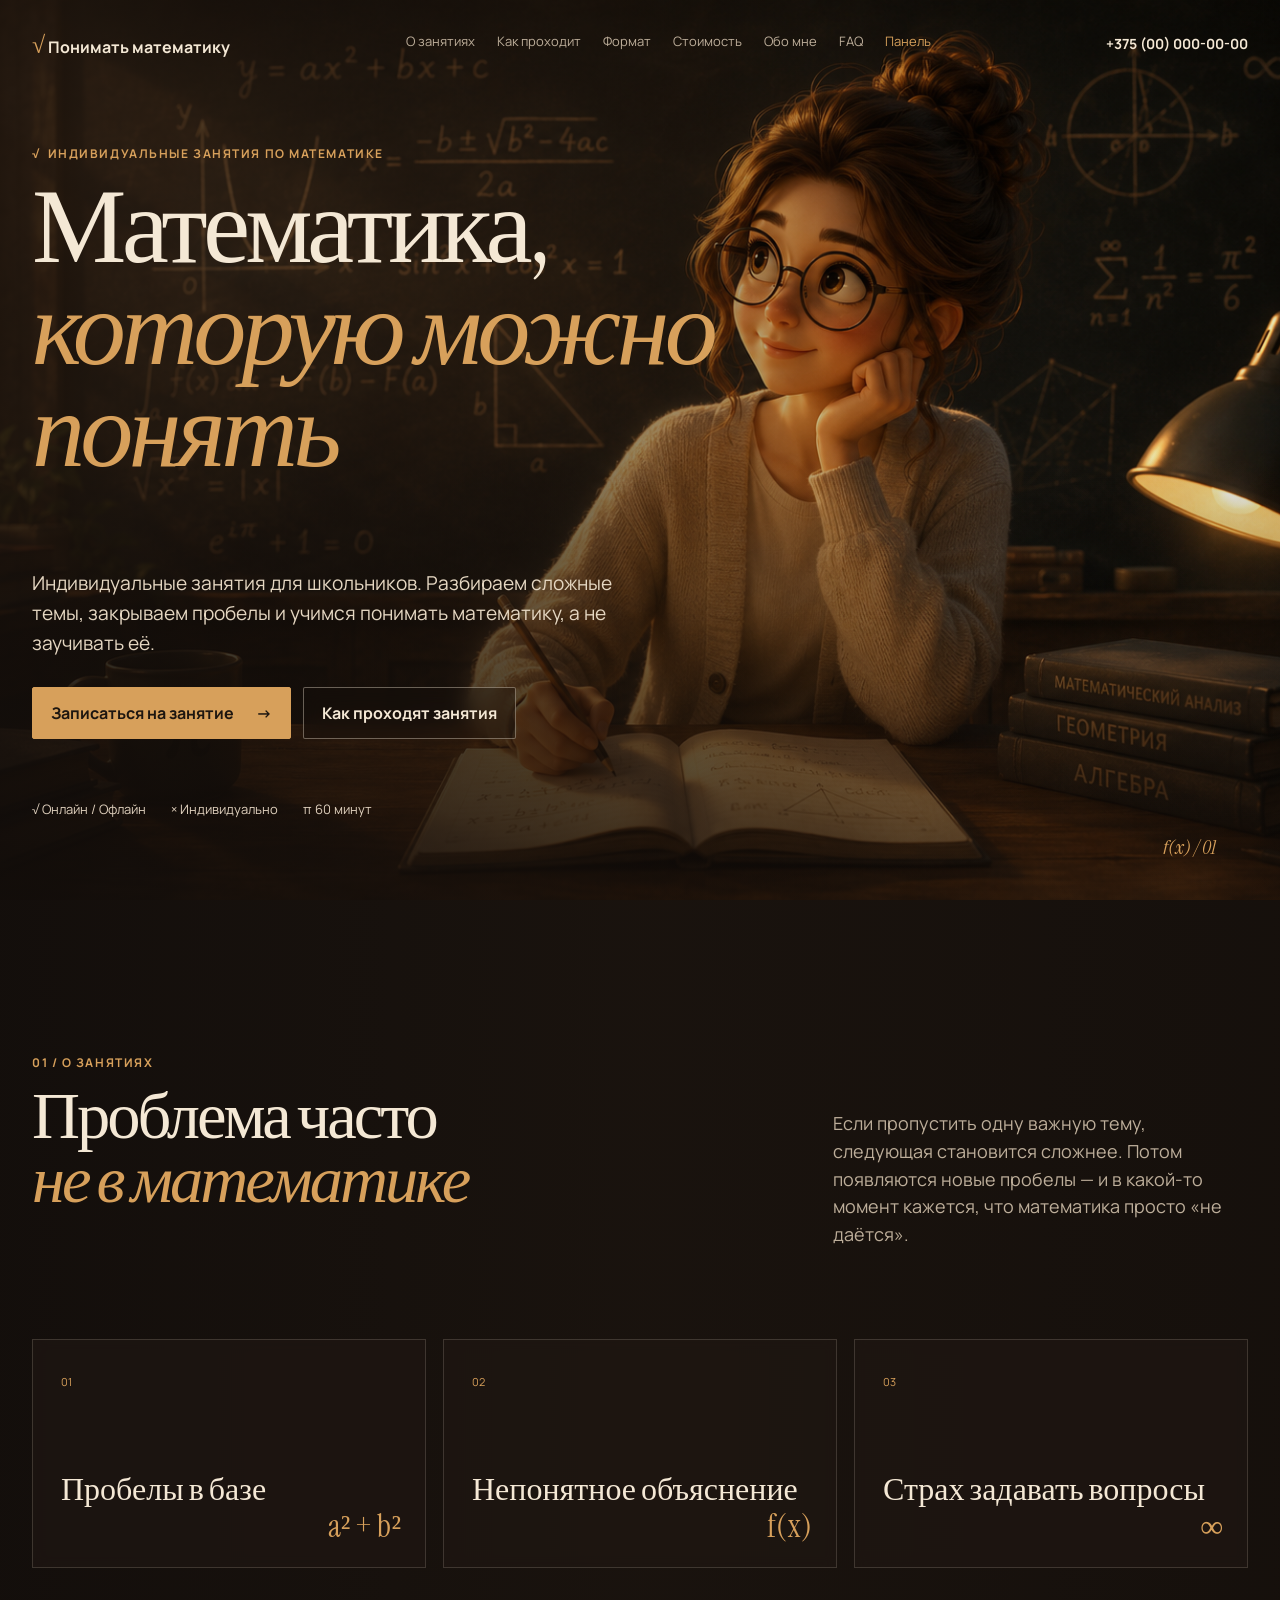
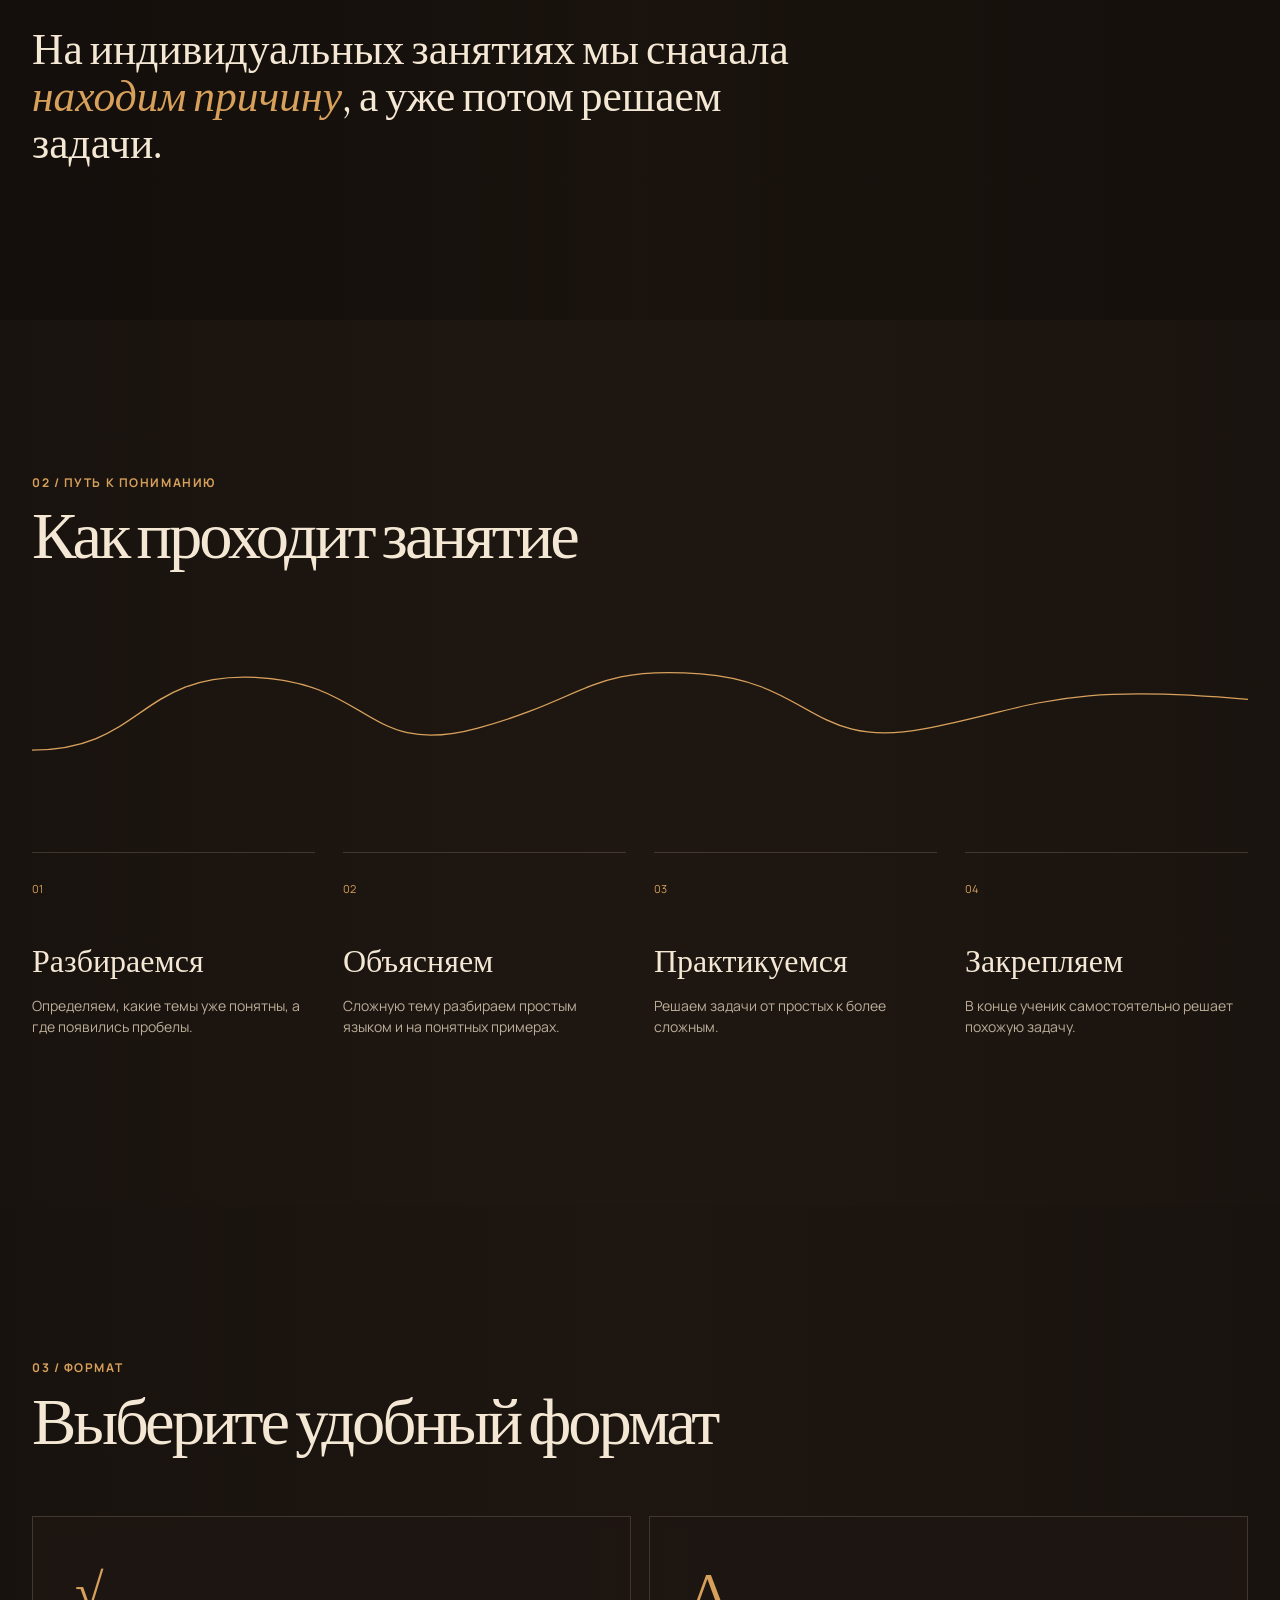
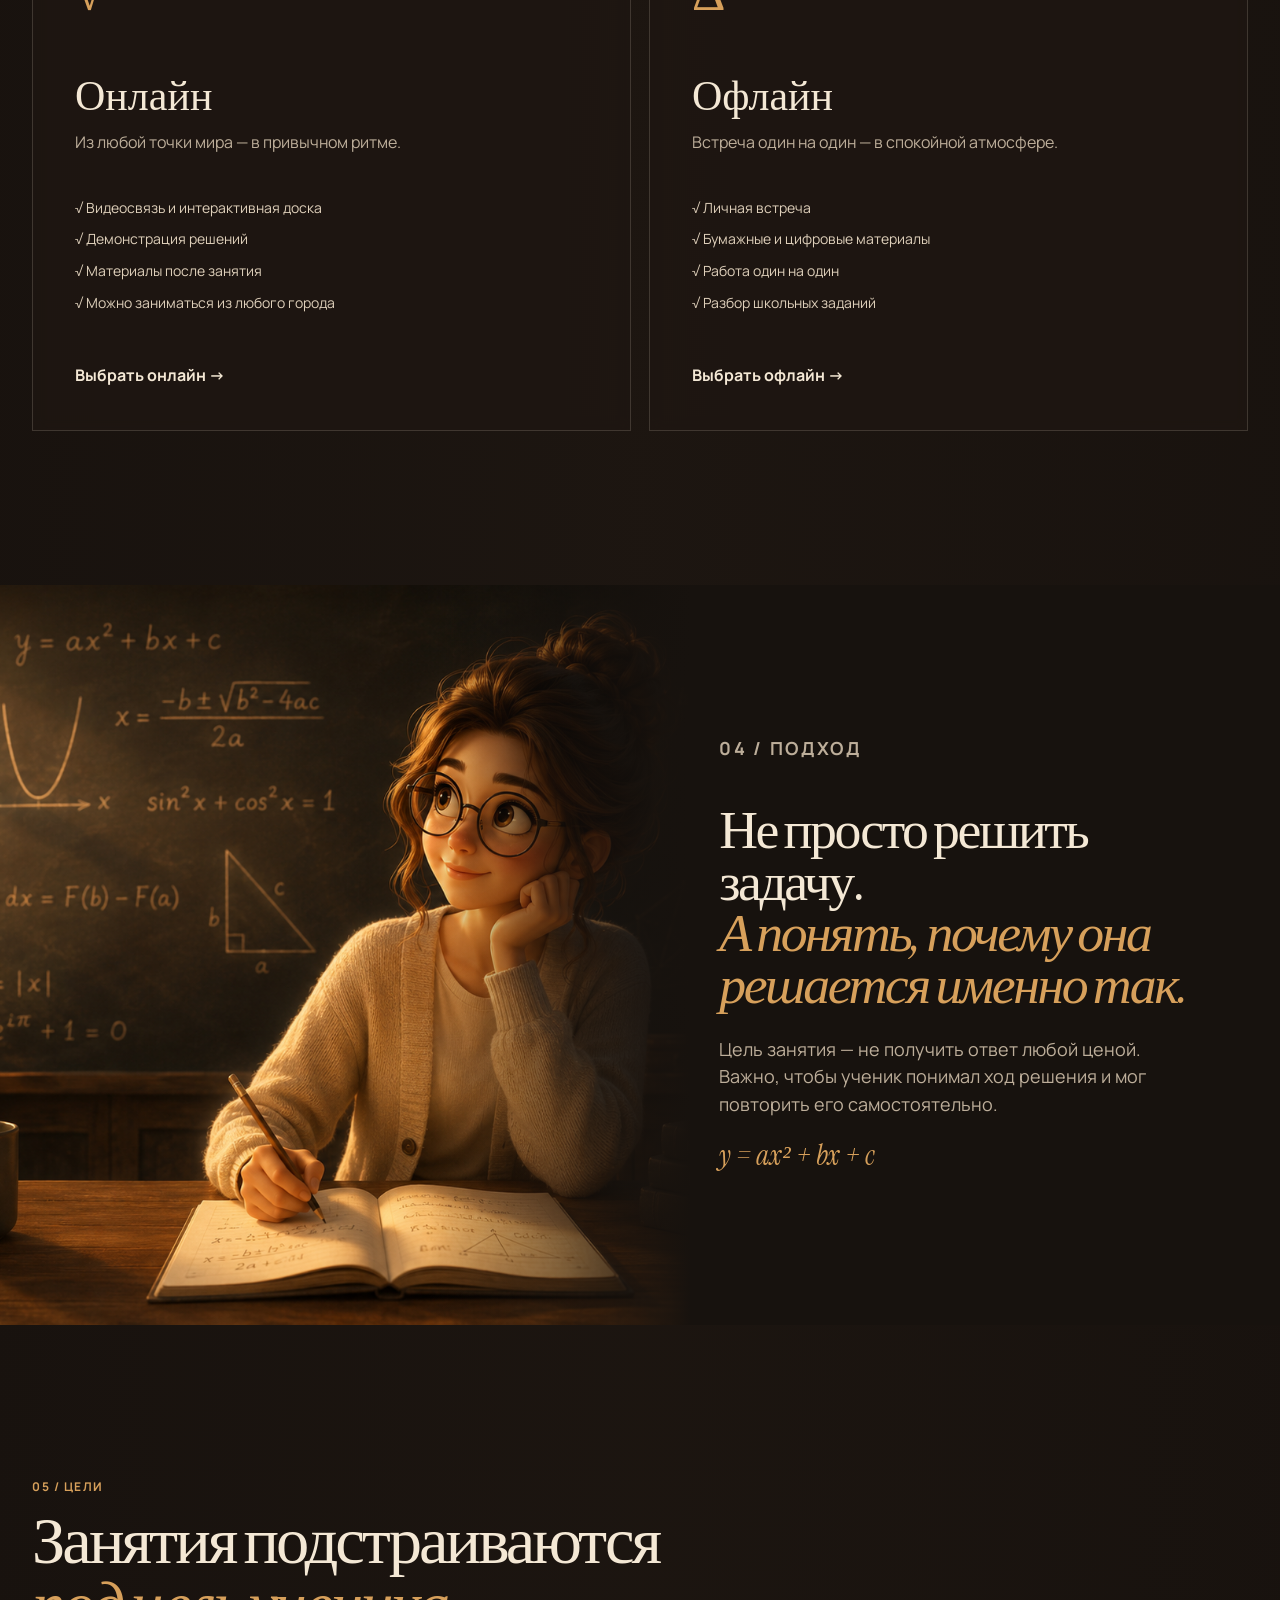
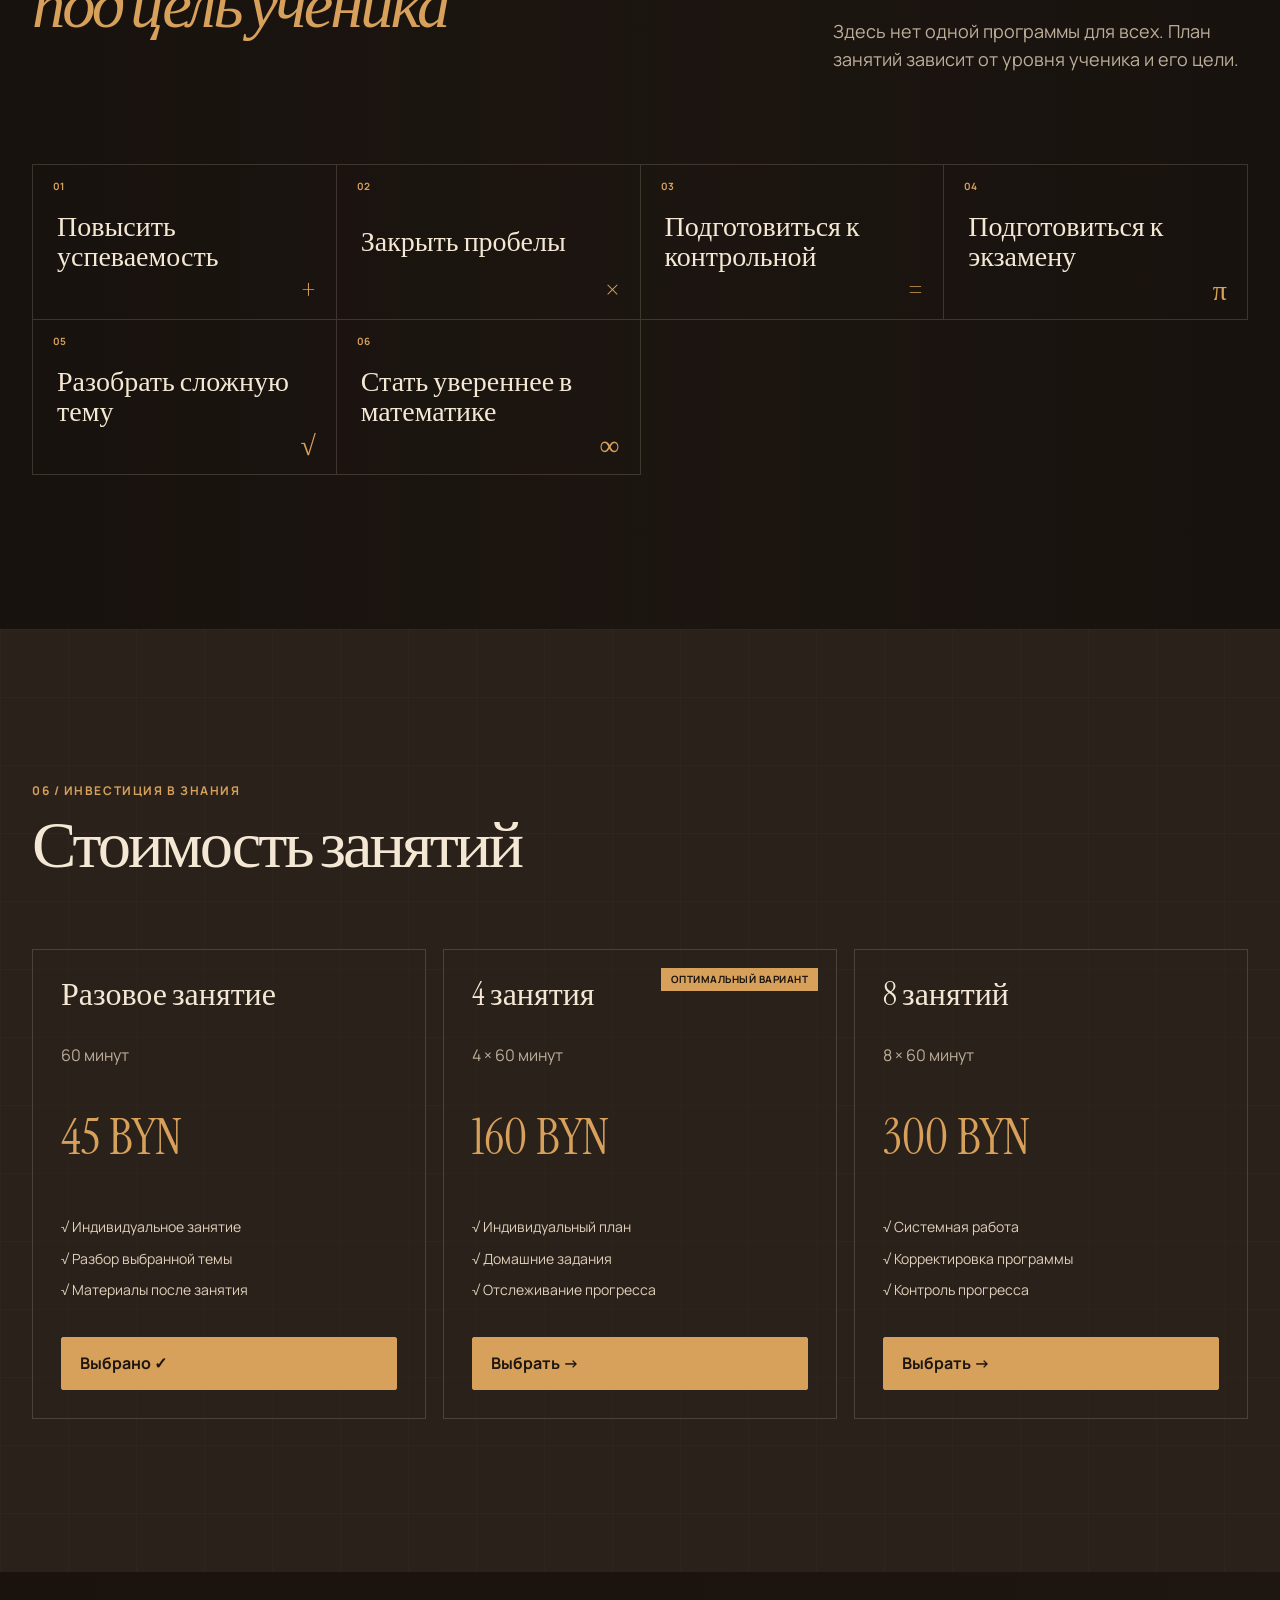
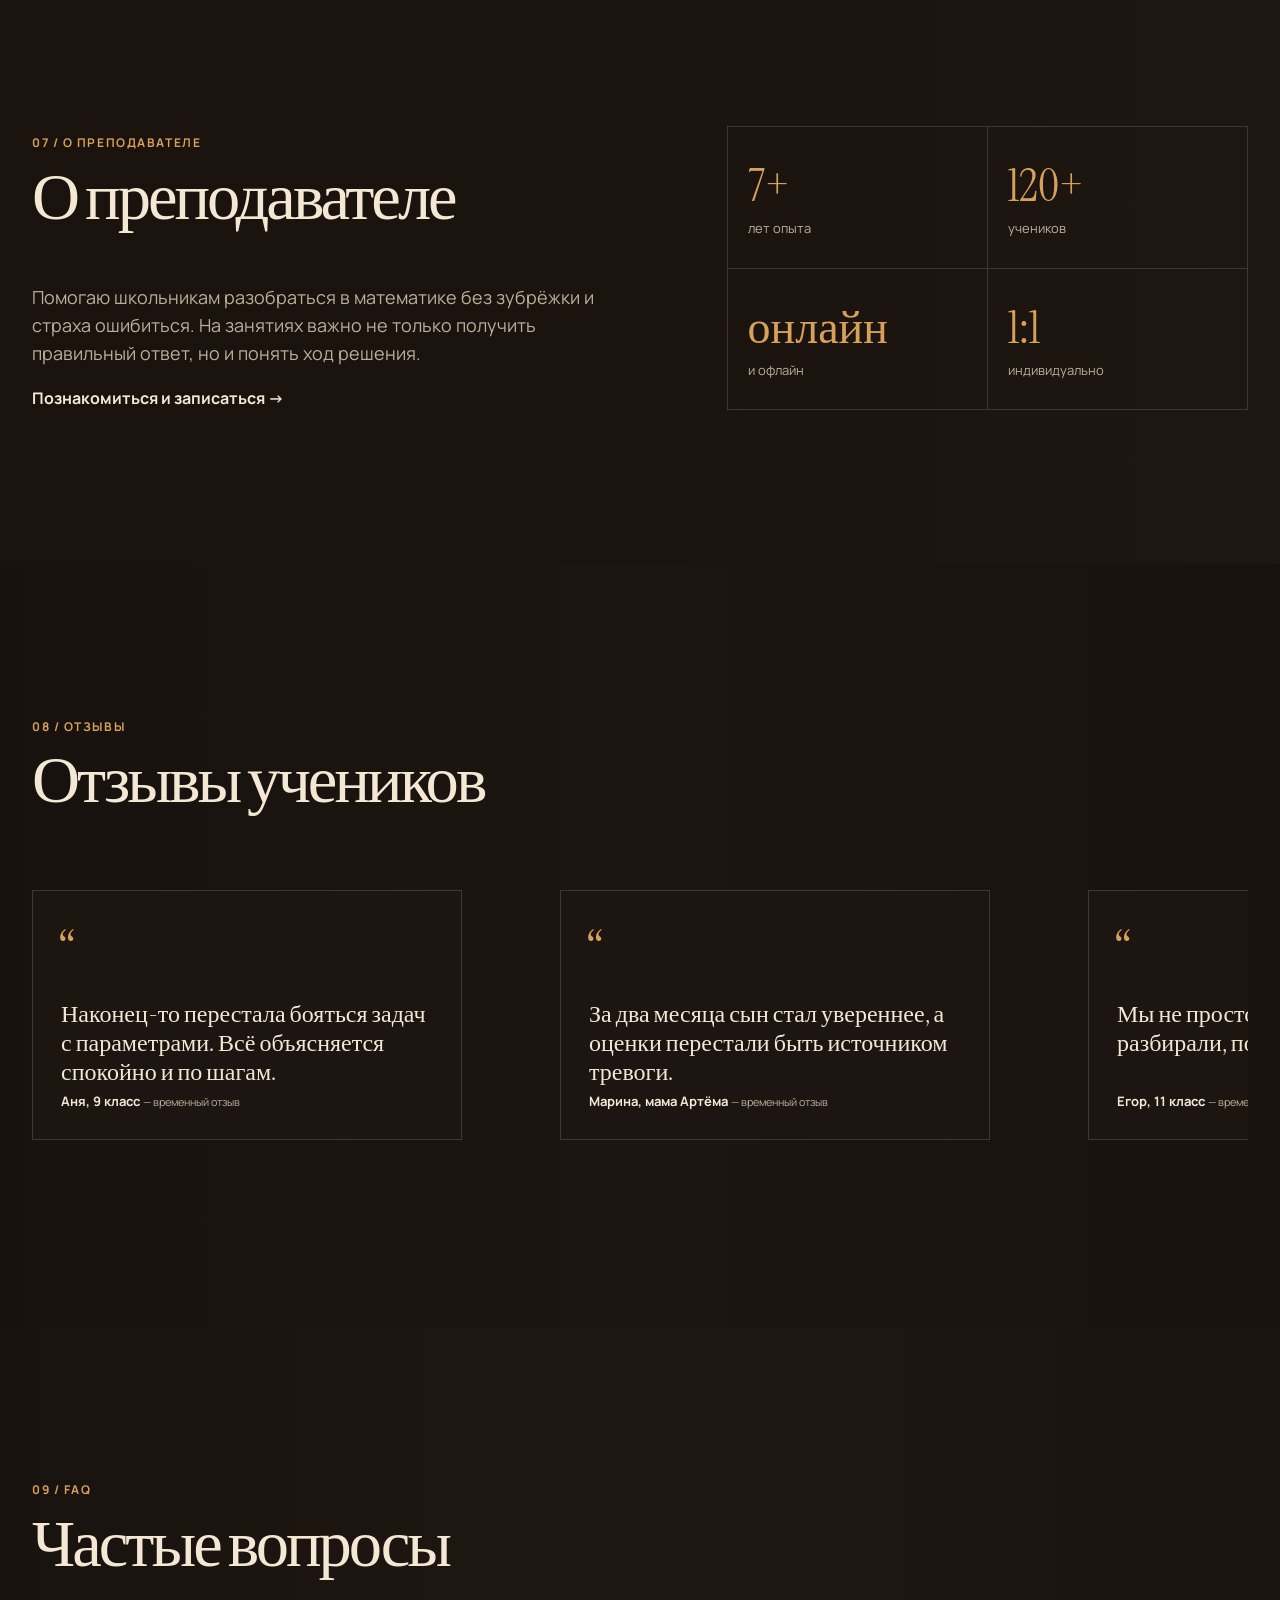
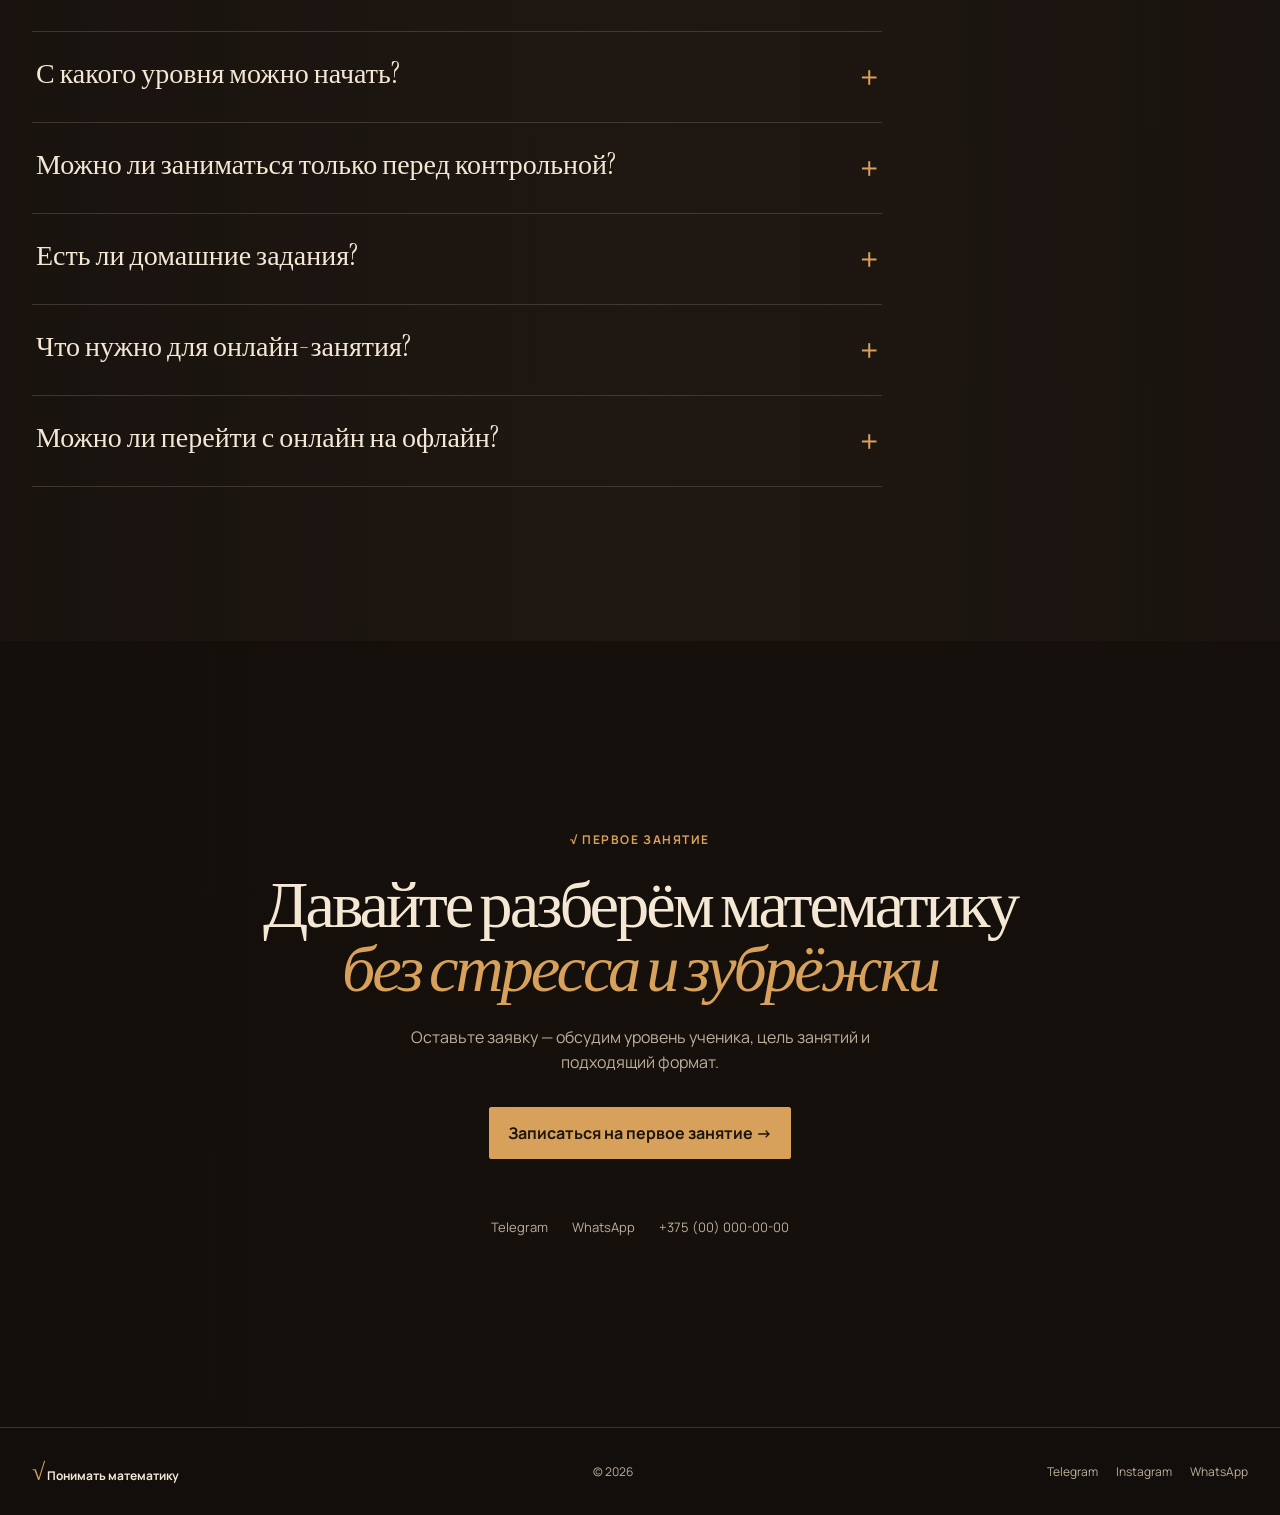
==== commit e9ef0bfc: "Restore navigation underline hover" ====
--- a/index.html
+++ b/index.html
@@ -8,7 +8,7 @@
   <link rel="preconnect" href="https://fonts.googleapis.com">
   <link rel="preconnect" href="https://fonts.gstatic.com" crossorigin>
   <link href="https://fonts.googleapis.com/css2?family=Instrument+Serif:ital@0;1&family=Manrope:wght@400;500;600;700&display=swap" rel="stylesheet">
-  <link rel="stylesheet" href="css/styles.css?v=20260831-3">
+  <link rel="stylesheet" href="css/styles.css?v=20260831-4">
 </head>
 <body>
   <div class="math-cursor" aria-hidden="true"><span class="math-cursor-ring"></span><span class="math-cursor-symbol">√</span><span class="math-cursor-dot"></span></div>
--- a/css/styles.css
+++ b/css/styles.css
@@ -61,11 +61,9 @@
 body{min-height:100%;overflow-x:clip}
 .header.scrolled{background:#1a1511;border-bottom:0;box-shadow:0 1px 0 rgba(215,160,91,.18);backdrop-filter:none}
 .nav a[data-admin-link]{position:relative;z-index:2;margin:-10px -6px;padding:10px 6px;color:var(--gold)}
-.nav a:not([data-admin-link]){position:relative}
-.nav a:not([data-admin-link])::before{content:"√";position:absolute;left:-11px;top:-6px;color:var(--gold);font:18px/1 var(--serif);opacity:0;transform:translateX(3px) scale(.82);transform-origin:right bottom;transition:opacity .2s var(--ease),transform .24s var(--ease)}
-.nav a:not([data-admin-link])::after{content:"";position:absolute;left:2px;right:-2px;top:-3px;height:1px;background:var(--gold);transform:scaleX(0);transform-origin:left center;transition:transform .26s var(--ease)}
-.nav a:not([data-admin-link]):hover::before,.nav a:not([data-admin-link]):focus-visible::before{opacity:1;transform:translateX(0) scale(1)}
-.nav a:not([data-admin-link]):hover::after,.nav a:not([data-admin-link]):focus-visible::after{transform:scaleX(1)}
+.nav a:not([data-admin-link]){position:relative;padding-bottom:5px}
+.nav a:not([data-admin-link])::after{content:"";position:absolute;left:0;right:0;bottom:0;height:1px;background:var(--gold);transform:scaleX(0);transform-origin:right center;transition:transform .24s var(--ease)}
+.nav a:not([data-admin-link]):hover::after,.nav a:not([data-admin-link]):focus-visible::after{transform:scaleX(1);transform-origin:left center}
 .header-phone::before{content:none}
 .discriminant-trail{display:none;position:fixed;z-index:9998;inset:0;pointer-events:none;opacity:0;transition:opacity .24s ease;contain:strict}
 .discriminant-trail.visible{opacity:1}
